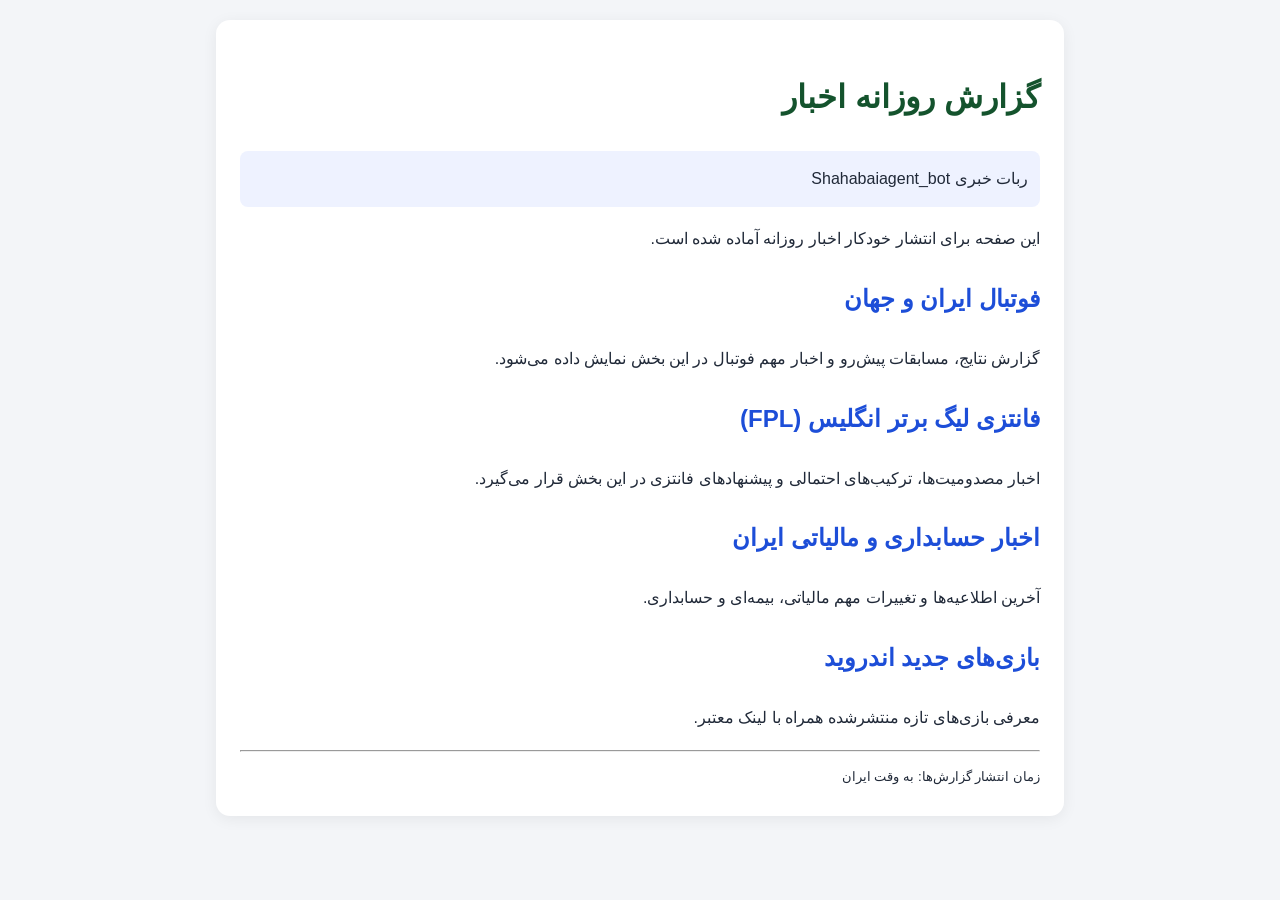
==== index.html @ ea403326 "Add initial HTML structure for news report page" ====
<!DOCTYPE html>
<html lang="fa" dir="rtl">
<head>
  <meta charset="UTF-8">
  <meta name="viewport" content="width=device-width, initial-scale=1.0">
  <title>اخبار روزانه شاهبایی</title>
  <style>
    body {
      font-family: Tahoma, Arial, sans-serif;
      background: #f3f5f8;
      color: #202938;
      margin: 0;
      padding: 20px;
      line-height: 2;
    }
    main {
      max-width: 800px;
      margin: auto;
      background: white;
      padding: 24px;
      border-radius: 14px;
      box-shadow: 0 3px 15px #00000010;
    }
    h1 { color: #14532d; }
    h2 { color: #1d4ed8; }
    .info {
      background: #eef2ff;
      padding: 12px;
      border-radius: 8px;
    }
  </style>
</head>
<body>
  <main>
    <h1>گزارش روزانه اخبار</h1>
    <p class="info">ربات خبری Shahabaiagent_bot</p>
    <p>این صفحه برای انتشار خودکار اخبار روزانه آماده شده است.</p>
    <h2>فوتبال ایران و جهان</h2>
    <p>گزارش نتایج، مسابقات پیش‌رو و اخبار مهم فوتبال در این بخش نمایش داده می‌شود.</p>
    <h2>فانتزی لیگ برتر انگلیس (FPL)</h2>
    <p>اخبار مصدومیت‌ها، ترکیب‌های احتمالی و پیشنهادهای فانتزی در این بخش قرار می‌گیرد.</p>
    <h2>اخبار حسابداری و مالیاتی ایران</h2>
    <p>آخرین اطلاعیه‌ها و تغییرات مهم مالیاتی، بیمه‌ای و حسابداری.</p>
    <h2>بازی‌های جدید اندروید</h2>
    <p>معرفی بازی‌های تازه منتشرشده همراه با لینک معتبر.</p>
    <hr>
    <small>زمان انتشار گزارش‌ها: به وقت ایران</small>
  </main>
</body>
</html>
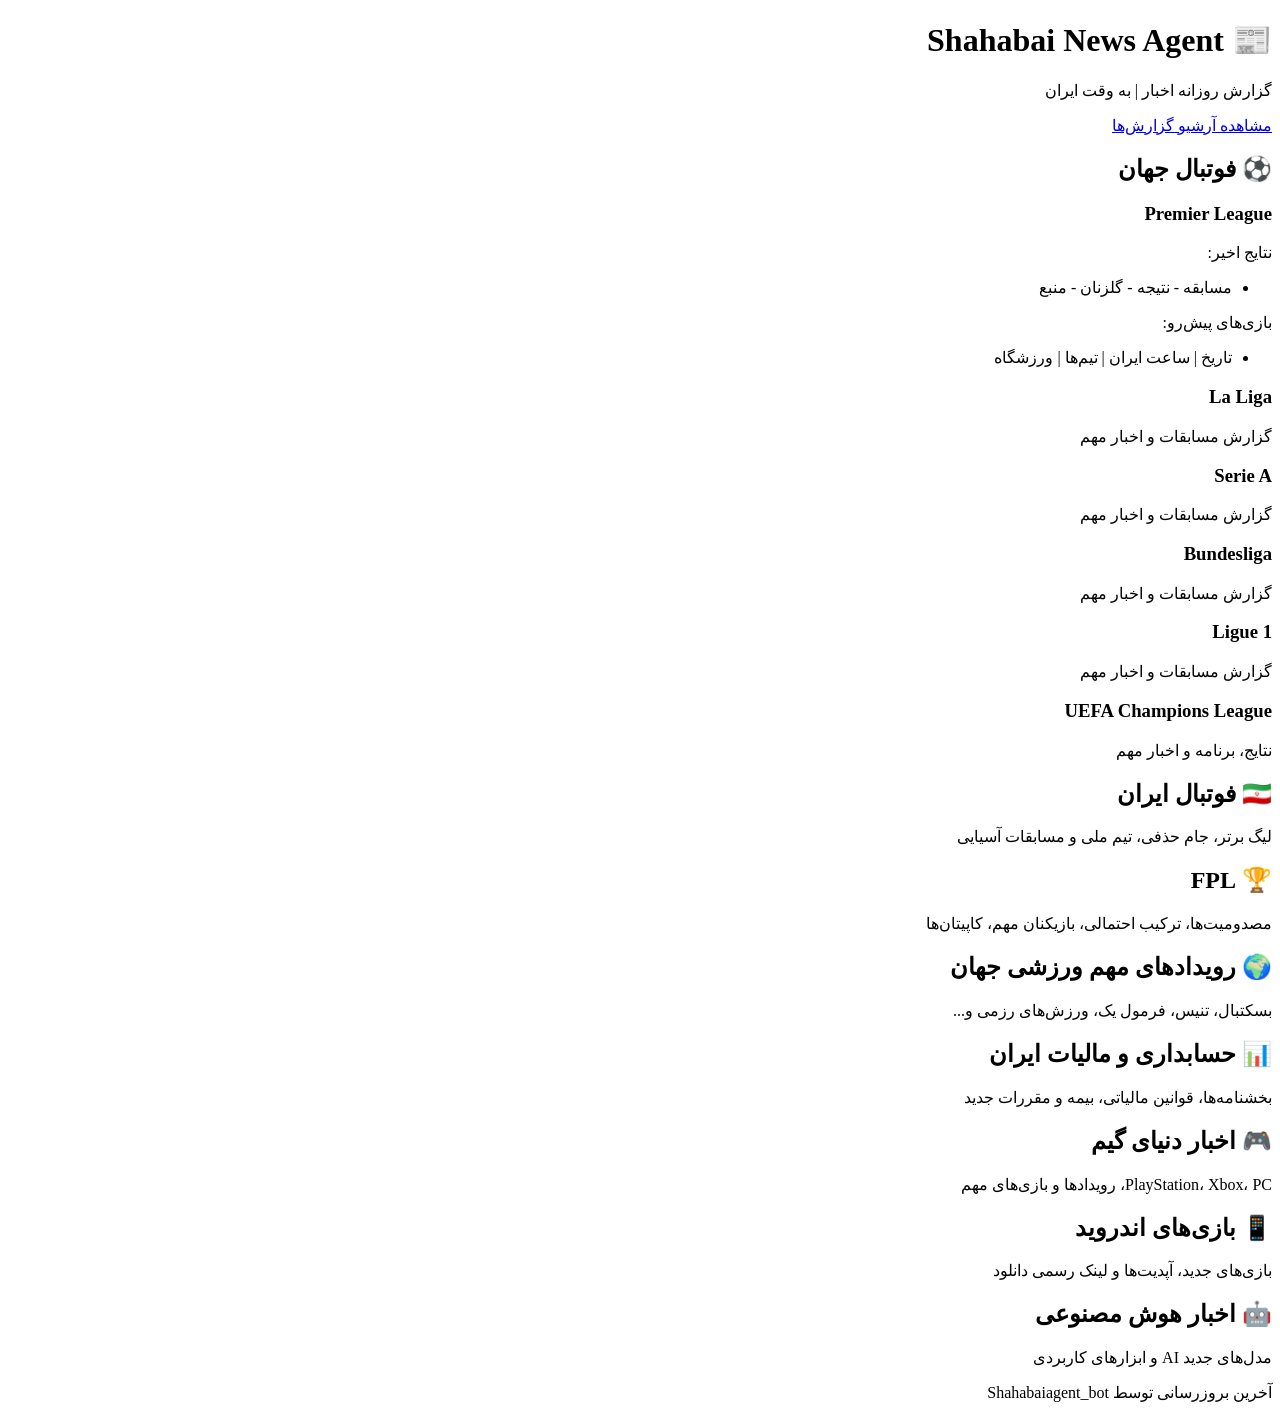
==== commit b6345e6d: "Revise index.html for Shahabai News Agent" ====
--- a/index.html
+++ b/index.html
@@ -1,51 +1,143 @@
-
 <!DOCTYPE html>
 <html lang="fa" dir="rtl">
 <head>
-  <meta charset="UTF-8">
-  <meta name="viewport" content="width=device-width, initial-scale=1.0">
-  <title>اخبار روزانه شاهبایی</title>
-  <style>
-    body {
-      font-family: Tahoma, Arial, sans-serif;
-      background: #f3f5f8;
-      color: #202938;
-      margin: 0;
-      padding: 20px;
-      line-height: 2;
-    }
-    main {
-      max-width: 800px;
-      margin: auto;
-      background: white;
-      padding: 24px;
-      border-radius: 14px;
-      box-shadow: 0 3px 15px #00000010;
-    }
-    h1 { color: #14532d; }
-    h2 { color: #1d4ed8; }
-    .info {
-      background: #eef2ff;
-      padding: 12px;
-      border-radius: 8px;
-    }
-  </style>
+<meta charset="UTF-8">
+<meta name="viewport" content="width=device-width, initial-scale=1.0">
+<title>Shahabai News Agent</title>
+<link rel="stylesheet" href="assets/style.css">
 </head>
+
 <body>
-  <main>
-    <h1>گزارش روزانه اخبار</h1>
-    <p class="info">ربات خبری Shahabaiagent_bot</p>
-    <p>این صفحه برای انتشار خودکار اخبار روزانه آماده شده است.</p>
-    <h2>فوتبال ایران و جهان</h2>
-    <p>گزارش نتایج، مسابقات پیش‌رو و اخبار مهم فوتبال در این بخش نمایش داده می‌شود.</p>
-    <h2>فانتزی لیگ برتر انگلیس (FPL)</h2>
-    <p>اخبار مصدومیت‌ها، ترکیب‌های احتمالی و پیشنهادهای فانتزی در این بخش قرار می‌گیرد.</p>
-    <h2>اخبار حسابداری و مالیاتی ایران</h2>
-    <p>آخرین اطلاعیه‌ها و تغییرات مهم مالیاتی، بیمه‌ای و حسابداری.</p>
-    <h2>بازی‌های جدید اندروید</h2>
-    <p>معرفی بازی‌های تازه منتشرشده همراه با لینک معتبر.</p>
-    <hr>
-    <small>زمان انتشار گزارش‌ها: به وقت ایران</small>
-  </main>
+
+<div class="container">
+
+<header>
+<h1>📰 Shahabai News Agent</h1>
+<p>گزارش روزانه اخبار | به وقت ایران</p>
+</header>
+
+<a class="archive-btn" href="archive.html">
+مشاهده آرشیو گزارش‌ها
+</a>
+
+<section>
+<h2>⚽ فوتبال جهان</h2>
+<div class="card">
+<h3>Premier League</h3>
+<p>نتایج اخیر:</p>
+<ul>
+<li>مسابقه - نتیجه - گلزنان - منبع</li>
+</ul>
+
+<p>بازی‌های پیش‌رو:</p>
+<ul>
+<li>تاریخ | ساعت ایران | تیم‌ها | ورزشگاه</li>
+</ul>
+</div>
+
+<div class="card">
+<h3>La Liga</h3>
+<p>گزارش مسابقات و اخبار مهم</p>
+</div>
+
+<div class="card">
+<h3>Serie A</h3>
+<p>گزارش مسابقات و اخبار مهم</p>
+</div>
+
+<div class="card">
+<h3>Bundesliga</h3>
+<p>گزارش مسابقات و اخبار مهم</p>
+</div>
+
+<div class="card">
+<h3>Ligue 1</h3>
+<p>گزارش مسابقات و اخبار مهم</p>
+</div>
+
+<div class="card">
+<h3>UEFA Champions League</h3>
+<p>نتایج، برنامه و اخبار مهم</p>
+</div>
+
+</section>
+
+
+<section>
+<h2>🇮🇷 فوتبال ایران</h2>
+<div class="card">
+<p>
+لیگ برتر، جام حذفی، تیم ملی و مسابقات آسیایی
+</p>
+</div>
+</section>
+
+
+<section>
+<h2>🏆 FPL</h2>
+<div class="card">
+<p>
+مصدومیت‌ها، ترکیب احتمالی، بازیکنان مهم، کاپیتان‌ها
+</p>
+</div>
+</section>
+
+
+<section>
+<h2>🌍 رویدادهای مهم ورزشی جهان</h2>
+<div class="card">
+<p>
+بسکتبال، تنیس، فرمول یک، ورزش‌های رزمی و...
+</p>
+</div>
+</section>
+
+
+<section>
+<h2>📊 حسابداری و مالیات ایران</h2>
+<div class="card">
+<p>
+بخشنامه‌ها، قوانین مالیاتی، بیمه و مقررات جدید
+</p>
+</div>
+</section>
+
+
+<section>
+<h2>🎮 اخبار دنیای گیم</h2>
+<div class="card">
+<p>
+PlayStation، Xbox، PC، رویدادها و بازی‌های مهم
+</p>
+</div>
+</section>
+
+
+<section>
+<h2>📱 بازی‌های اندروید</h2>
+<div class="card">
+<p>
+بازی‌های جدید، آپدیت‌ها و لینک رسمی دانلود
+</p>
+</div>
+</section>
+
+
+<section>
+<h2>🤖 اخبار هوش مصنوعی</h2>
+<div class="card">
+<p>
+مدل‌های جدید AI و ابزارهای کاربردی
+</p>
+</div>
+</section>
+
+
+<footer>
+آخرین بروزرسانی توسط Shahabaiagent_bot
+</footer>
+
+</div>
+
 </body>
 </html>
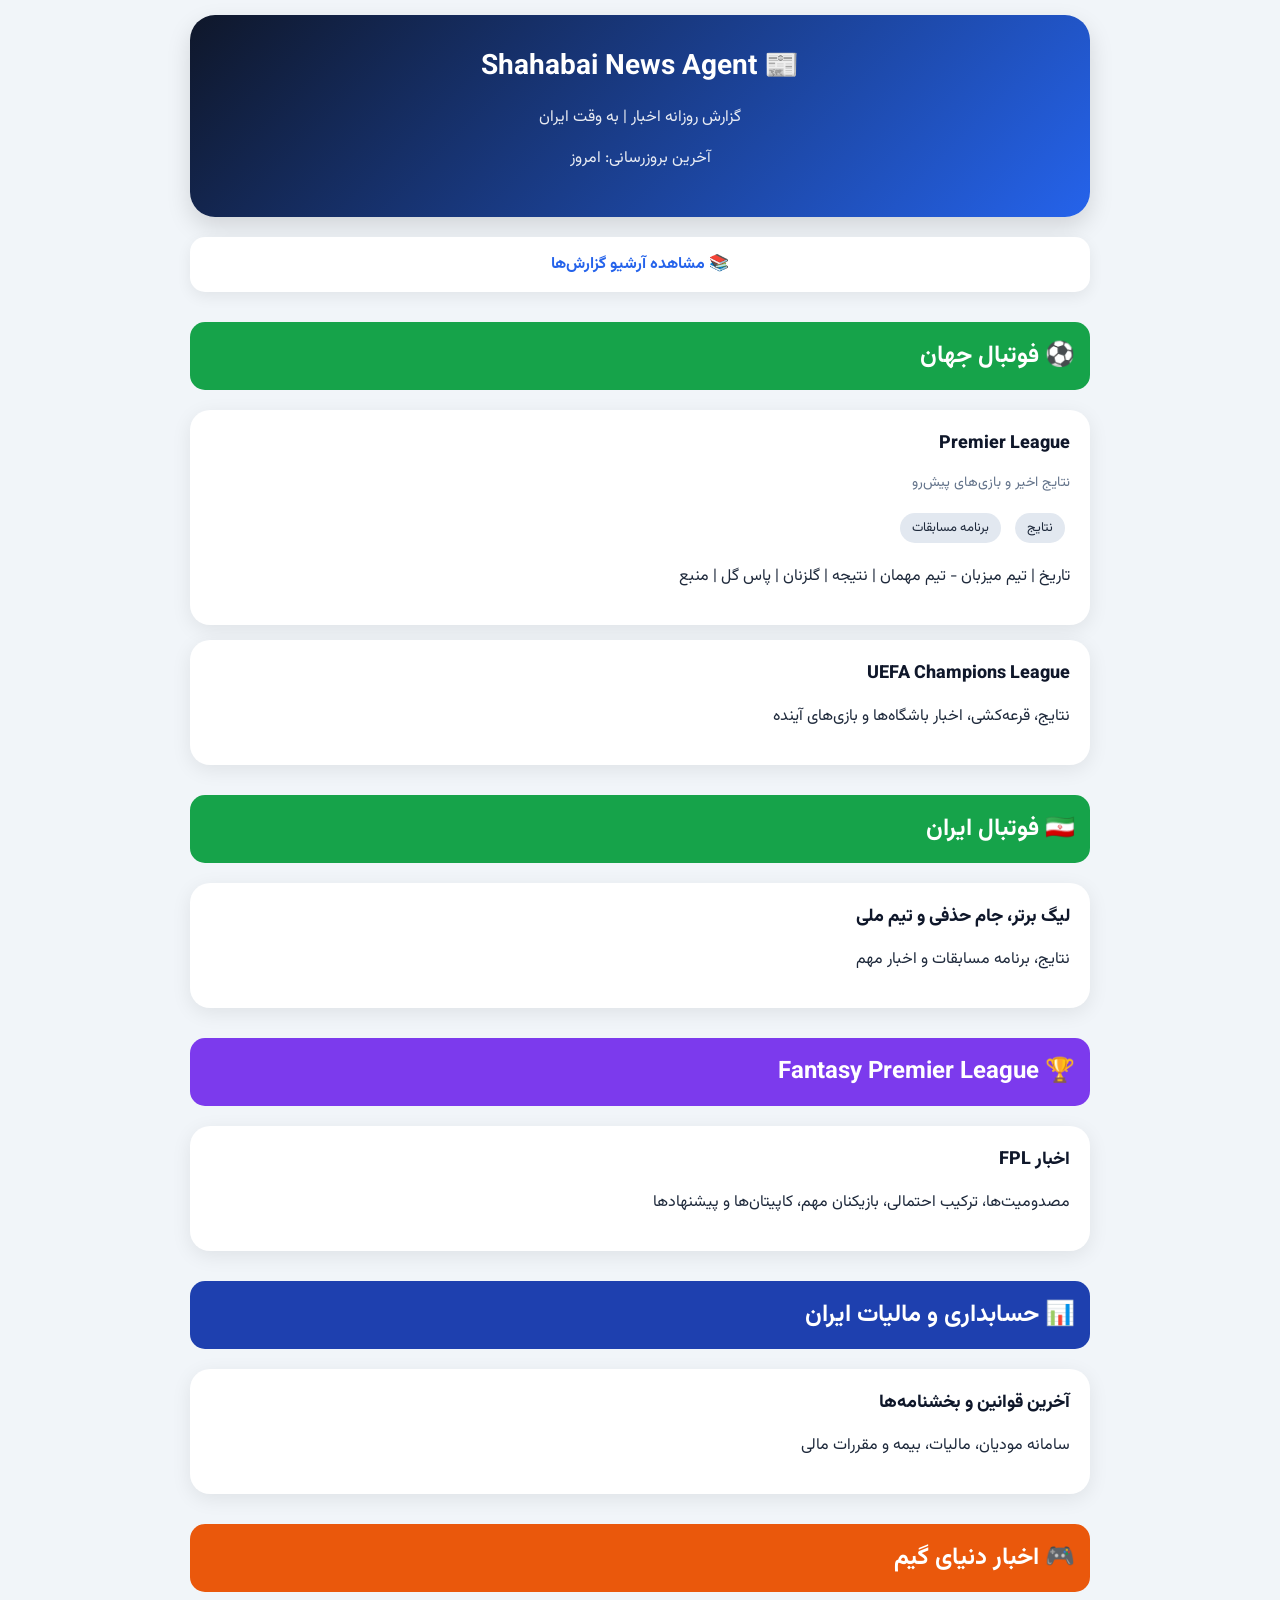
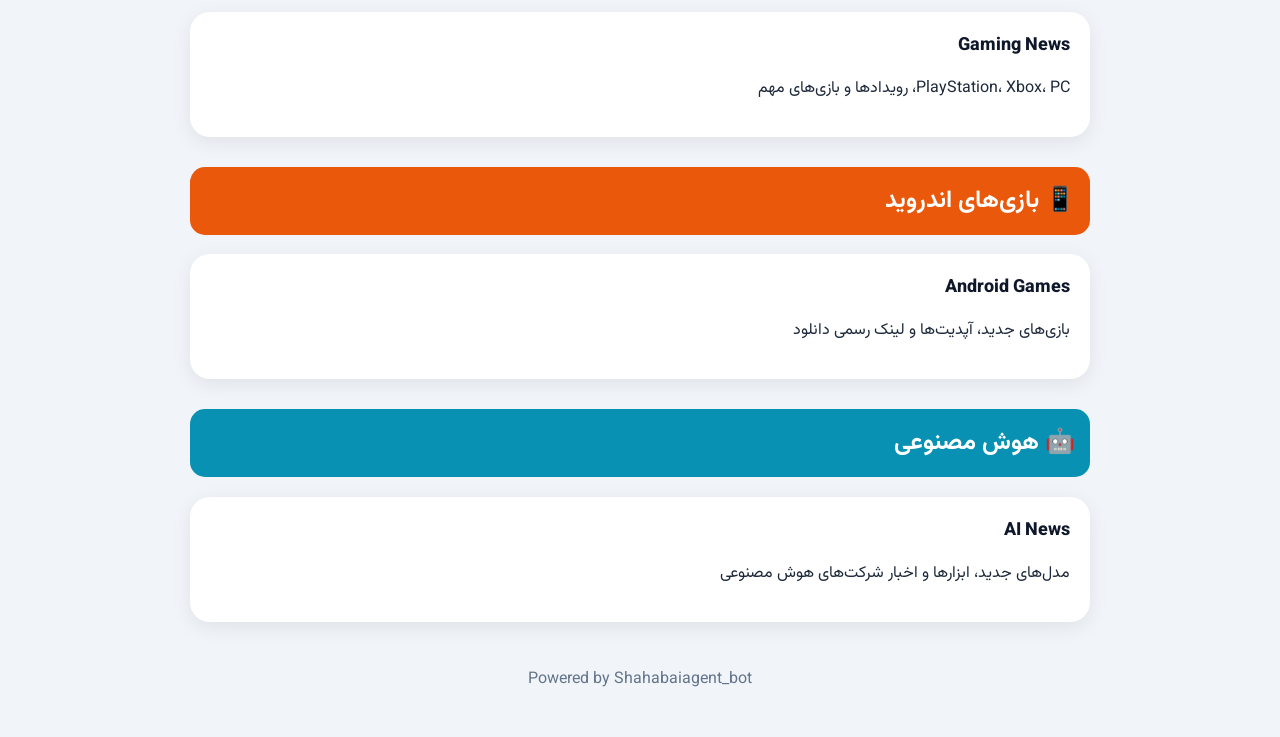
==== commit 41c2e36d: "Update text and formatting in index.html" ====
--- a/index.html
+++ b/index.html
@@ -1,143 +1,236 @@
 <!DOCTYPE html>
 <html lang="fa" dir="rtl">
+
 <head>
+
 <meta charset="UTF-8">
 <meta name="viewport" content="width=device-width, initial-scale=1.0">
+
 <title>Shahabai News Agent</title>
+
 <link rel="stylesheet" href="assets/style.css">
+
 </head>
 
+
 <body>
 
 <div class="container">
 
+
 <header>
+
 <h1>📰 Shahabai News Agent</h1>
-<p>گزارش روزانه اخبار | به وقت ایران</p>
+
+<p>
+گزارش روزانه اخبار | به وقت ایران
+</p>
+
+<p>
+آخرین بروزرسانی: امروز
+</p>
+
 </header>
 
+
+
 <a class="archive-btn" href="archive.html">
-مشاهده آرشیو گزارش‌ها
+📚 مشاهده آرشیو گزارش‌ها
 </a>
 
-<section>
-<h2>⚽ فوتبال جهان</h2>
-<div class="card">
-<h3>Premier League</h3>
-<p>نتایج اخیر:</p>
-<ul>
-<li>مسابقه - نتیجه - گلزنان - منبع</li>
-</ul>
-
-<p>بازی‌های پیش‌رو:</p>
-<ul>
-<li>تاریخ | ساعت ایران | تیم‌ها | ورزشگاه</li>
-</ul>
-</div>
-
-<div class="card">
-<h3>La Liga</h3>
-<p>گزارش مسابقات و اخبار مهم</p>
-</div>
-
-<div class="card">
-<h3>Serie A</h3>
-<p>گزارش مسابقات و اخبار مهم</p>
-</div>
-
-<div class="card">
-<h3>Bundesliga</h3>
-<p>گزارش مسابقات و اخبار مهم</p>
-</div>
-
-<div class="card">
-<h3>Ligue 1</h3>
-<p>گزارش مسابقات و اخبار مهم</p>
-</div>
-
-<div class="card">
-<h3>UEFA Champions League</h3>
-<p>نتایج، برنامه و اخبار مهم</p>
-</div>
-
-</section>
-
-
-<section>
-<h2>🇮🇷 فوتبال ایران</h2>
-<div class="card">
-<p>
-لیگ برتر، جام حذفی، تیم ملی و مسابقات آسیایی
-</p>
-</div>
-</section>
-
-
-<section>
-<h2>🏆 FPL</h2>
-<div class="card">
-<p>
-مصدومیت‌ها، ترکیب احتمالی، بازیکنان مهم، کاپیتان‌ها
-</p>
-</div>
-</section>
-
-
-<section>
-<h2>🌍 رویدادهای مهم ورزشی جهان</h2>
-<div class="card">
-<p>
-بسکتبال، تنیس، فرمول یک، ورزش‌های رزمی و...
-</p>
-</div>
-</section>
-
-
-<section>
-<h2>📊 حسابداری و مالیات ایران</h2>
-<div class="card">
-<p>
-بخشنامه‌ها، قوانین مالیاتی، بیمه و مقررات جدید
-</p>
-</div>
-</section>
-
-
-<section>
-<h2>🎮 اخبار دنیای گیم</h2>
-<div class="card">
+
+
+
+<h2 class="section-title football">
+⚽ فوتبال جهان
+</h2>
+
+
+<div class="card">
+
+<div class="news-title">
+Premier League
+</div>
+
+<p class="meta">
+نتایج اخیر و بازی‌های پیش‌رو
+</p>
+
+
+<div class="tag">
+نتایج
+</div>
+
+<div class="tag">
+برنامه مسابقات
+</div>
+
+
+<p>
+تاریخ | تیم میزبان - تیم مهمان | نتیجه | گلزنان | پاس گل | منبع
+</p>
+
+
+</div>
+
+
+
+<div class="card">
+
+<div class="news-title">
+UEFA Champions League
+</div>
+
+<p>
+نتایج، قرعه‌کشی، اخبار باشگاه‌ها و بازی‌های آینده
+</p>
+
+</div>
+
+
+
+
+
+
+<h2 class="section-title football">
+🇮🇷 فوتبال ایران
+</h2>
+
+
+<div class="card">
+
+<div class="news-title">
+لیگ برتر، جام حذفی و تیم ملی
+</div>
+
+<p>
+نتایج، برنامه مسابقات و اخبار مهم
+</p>
+
+</div>
+
+
+
+
+
+
+<h2 class="section-title fpl">
+🏆 Fantasy Premier League
+</h2>
+
+
+<div class="card">
+
+<div class="news-title">
+اخبار FPL
+</div>
+
+<p>
+مصدومیت‌ها، ترکیب احتمالی، بازیکنان مهم، کاپیتان‌ها و پیشنهادها
+</p>
+
+</div>
+
+
+
+
+
+
+<h2 class="section-title finance">
+📊 حسابداری و مالیات ایران
+</h2>
+
+
+<div class="card">
+
+<div class="news-title">
+آخرین قوانین و بخشنامه‌ها
+</div>
+
+<p>
+سامانه مودیان، مالیات، بیمه و مقررات مالی
+</p>
+
+</div>
+
+
+
+
+
+
+<h2 class="section-title game">
+🎮 اخبار دنیای گیم
+</h2>
+
+
+<div class="card">
+
+<div class="news-title">
+Gaming News
+</div>
+
 <p>
 PlayStation، Xbox، PC، رویدادها و بازی‌های مهم
 </p>
-</div>
-</section>
-
-
-<section>
-<h2>📱 بازی‌های اندروید</h2>
-<div class="card">
+
+</div>
+
+
+
+
+
+
+<h2 class="section-title game">
+📱 بازی‌های اندروید
+</h2>
+
+
+<div class="card">
+
+<div class="news-title">
+Android Games
+</div>
+
 <p>
 بازی‌های جدید، آپدیت‌ها و لینک رسمی دانلود
 </p>
-</div>
-</section>
-
-
-<section>
-<h2>🤖 اخبار هوش مصنوعی</h2>
-<div class="card">
-<p>
-مدل‌های جدید AI و ابزارهای کاربردی
-</p>
-</div>
-</section>
+
+</div>
+
+
+
+
+
+
+<h2 class="section-title ai">
+🤖 هوش مصنوعی
+</h2>
+
+
+<div class="card">
+
+<div class="news-title">
+AI News
+</div>
+
+<p>
+مدل‌های جدید، ابزارها و اخبار شرکت‌های هوش مصنوعی
+</p>
+
+</div>
+
+
 
 
 <footer>
-آخرین بروزرسانی توسط Shahabaiagent_bot
+
+Powered by Shahabaiagent_bot
+
 </footer>
 
+
 </div>
 
 </body>
+
 </html>
--- a/assets/style.css
+++ b/assets/style.css
@@ -0,0 +1,165 @@
+@import url('https://fonts.googleapis.com/css2?family=Vazirmatn:wght@300;400;500;700;800&display=swap');
+
+* {
+    box-sizing: border-box;
+}
+
+body {
+    margin: 0;
+    padding: 15px;
+    font-family: Vazirmatn, Tahoma, sans-serif;
+    background: #f1f5f9;
+    color: #1e293b;
+}
+
+.container {
+    max-width: 900px;
+    margin: auto;
+}
+
+
+header {
+    background: linear-gradient(135deg,#0f172a,#2563eb);
+    color:white;
+    padding:30px 20px;
+    border-radius:25px;
+    text-align:center;
+    box-shadow:0 10px 25px #0002;
+}
+
+header h1 {
+    margin:0;
+    font-size:28px;
+}
+
+header p {
+    opacity:.9;
+}
+
+
+.archive-btn {
+    display:block;
+    background:white;
+    color:#2563eb;
+    padding:15px;
+    text-align:center;
+    border-radius:15px;
+    margin:20px 0;
+    text-decoration:none;
+    font-weight:700;
+    box-shadow:0 5px 15px #0001;
+}
+
+
+.section-title {
+
+    padding:15px;
+    border-radius:15px;
+    color:white;
+    margin-top:30px;
+}
+
+
+.football {
+    background:#16a34a;
+}
+
+.fpl {
+    background:#7c3aed;
+}
+
+.finance {
+    background:#1e40af;
+}
+
+.game {
+    background:#ea580c;
+}
+
+.ai {
+    background:#0891b2;
+}
+
+
+.card {
+
+    background:white;
+    border-radius:20px;
+    padding:20px;
+    margin:15px 0;
+    box-shadow:
+    0 5px 20px rgba(0,0,0,.08);
+
+}
+
+
+.news-title {
+
+    font-size:18px;
+    font-weight:800;
+    color:#0f172a;
+
+}
+
+
+.meta {
+
+    color:#64748b;
+    font-size:14px;
+
+}
+
+
+.tag {
+
+    display:inline-block;
+    padding:5px 12px;
+    background:#e2e8f0;
+    border-radius:20px;
+    font-size:13px;
+    margin:5px;
+
+}
+
+
+img {
+
+width:100%;
+border-radius:15px;
+margin-bottom:15px;
+
+}
+
+
+a {
+
+color:#2563eb;
+text-decoration:none;
+
+}
+
+
+footer {
+
+text-align:center;
+padding:30px;
+color:#64748b;
+
+}
+
+
+@media(max-width:600px){
+
+body{
+padding:10px;
+}
+
+header h1{
+font-size:22px;
+}
+
+.card{
+padding:15px;
+}
+
+}
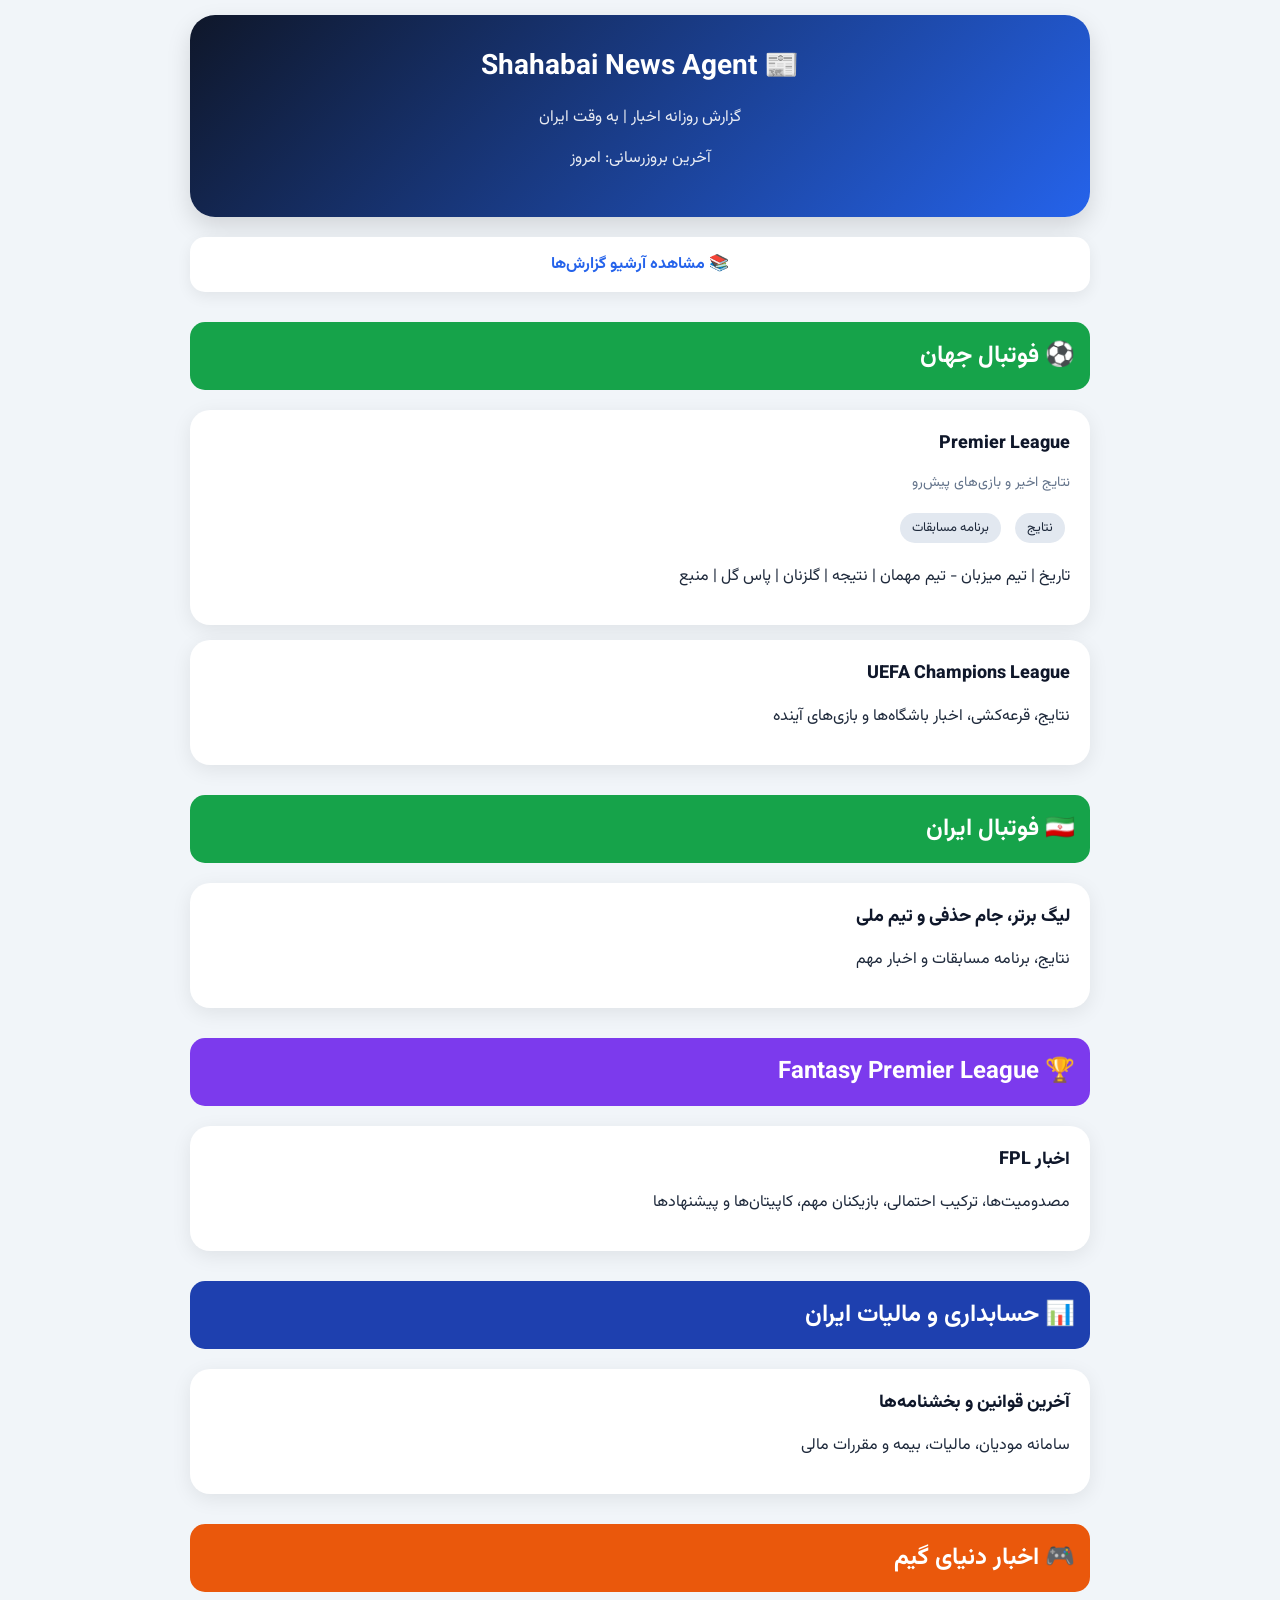
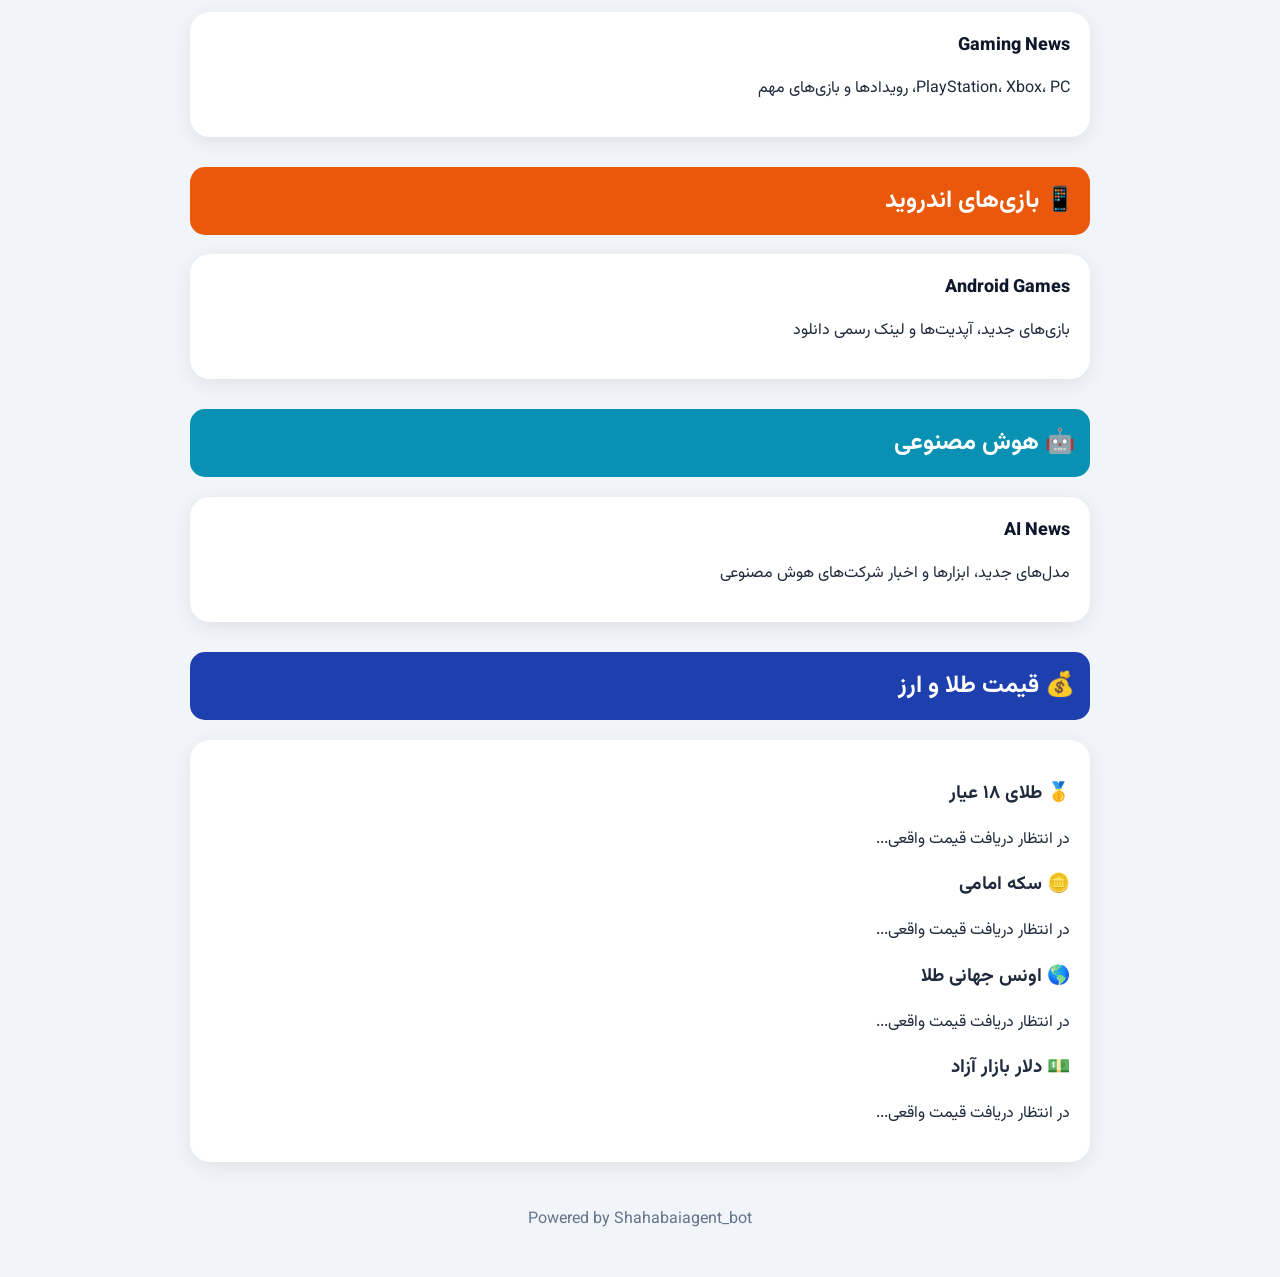
==== commit 4c4f9bc9: "Add price section for gold and currency rates" ====
--- a/index.html
+++ b/index.html
@@ -219,7 +219,61 @@
 
 </div>
 
-
+<h2 class="section-title finance">
+💰 قیمت طلا و ارز
+</h2>
+
+
+<div class="card price-card">
+
+<div class="price-item">
+
+<h3>🥇 طلای ۱۸ عیار</h3>
+
+<p id="gold18">
+در انتظار دریافت قیمت واقعی...
+</p>
+
+</div>
+
+
+
+<div class="price-item">
+
+<h3>🪙 سکه امامی</h3>
+
+<p id="emami">
+در انتظار دریافت قیمت واقعی...
+</p>
+
+</div>
+
+
+
+<div class="price-item">
+
+<h3>🌎 اونس جهانی طلا</h3>
+
+<p id="ounce">
+در انتظار دریافت قیمت واقعی...
+</p>
+
+</div>
+
+
+
+<div class="price-item">
+
+<h3>💵 دلار بازار آزاد</h3>
+
+<p id="usd">
+در انتظار دریافت قیمت واقعی...
+</p>
+
+</div>
+
+
+</div>
 
 
 <footer>
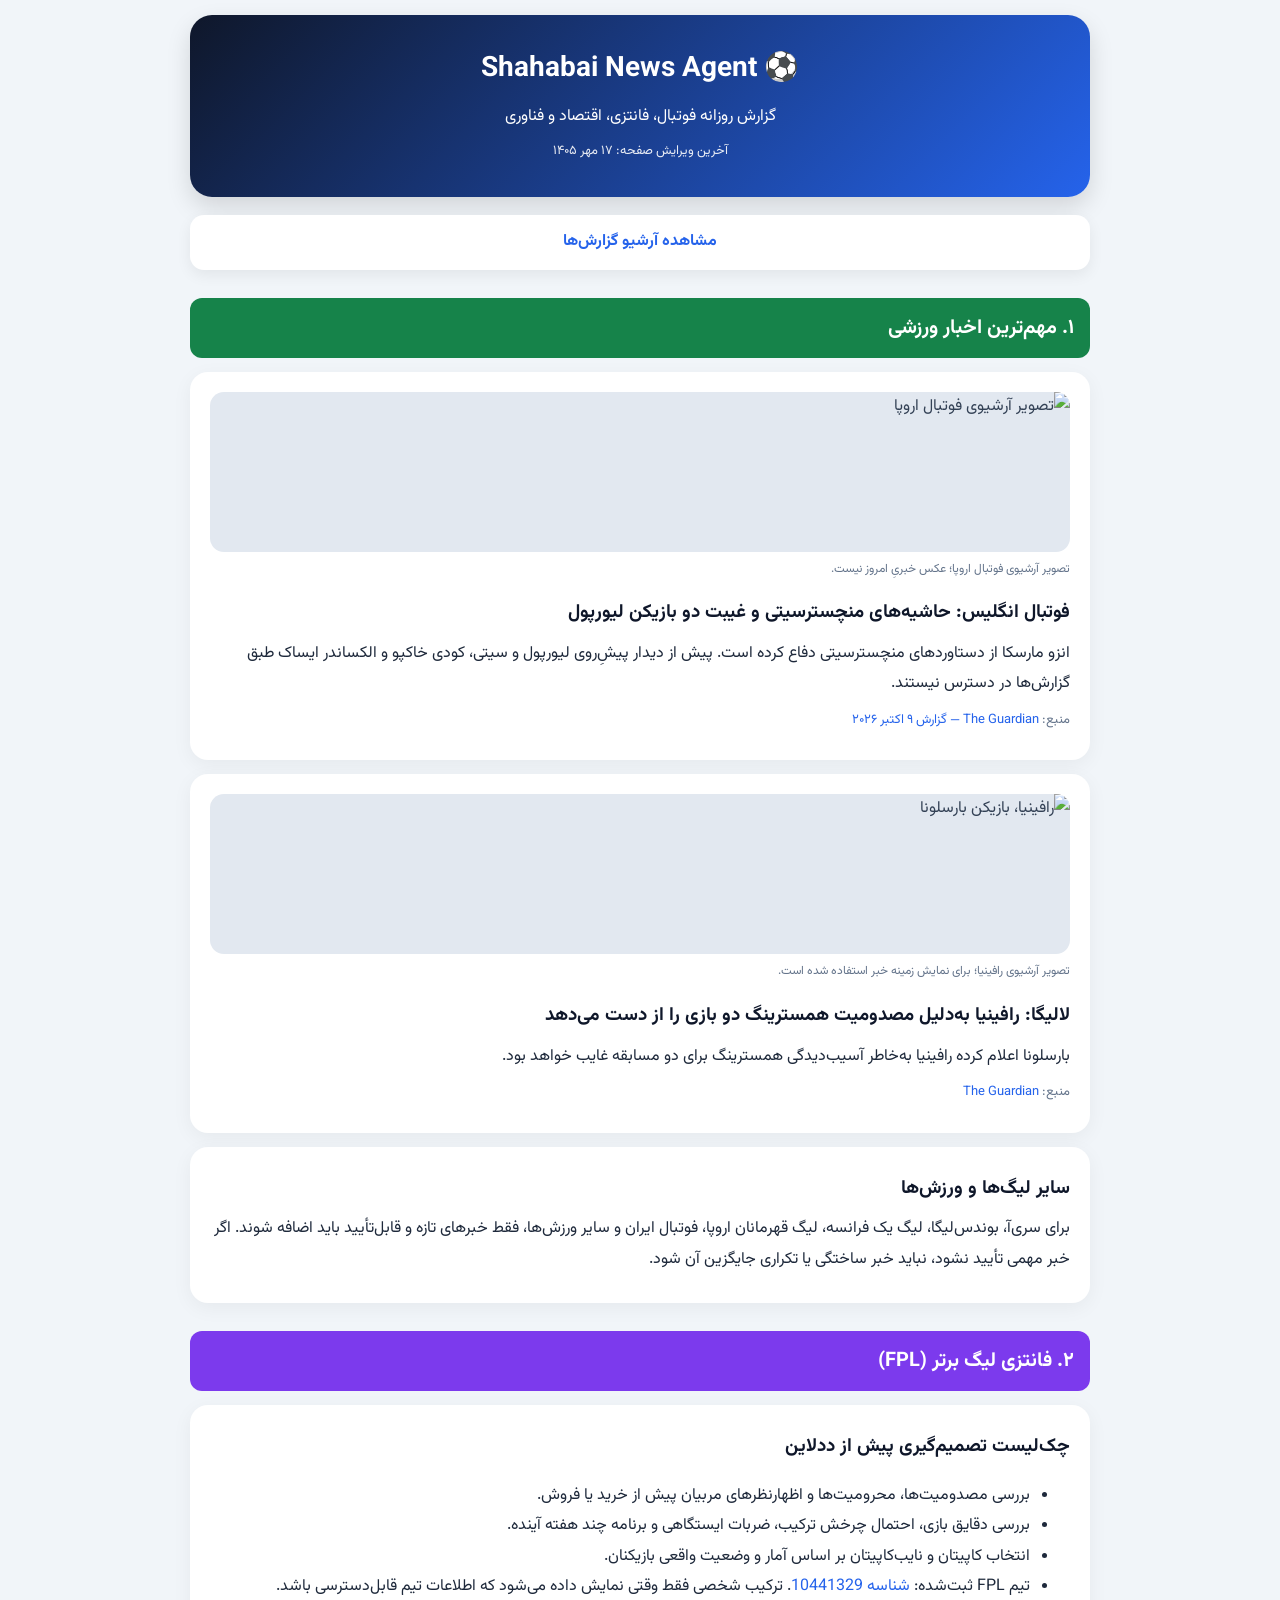
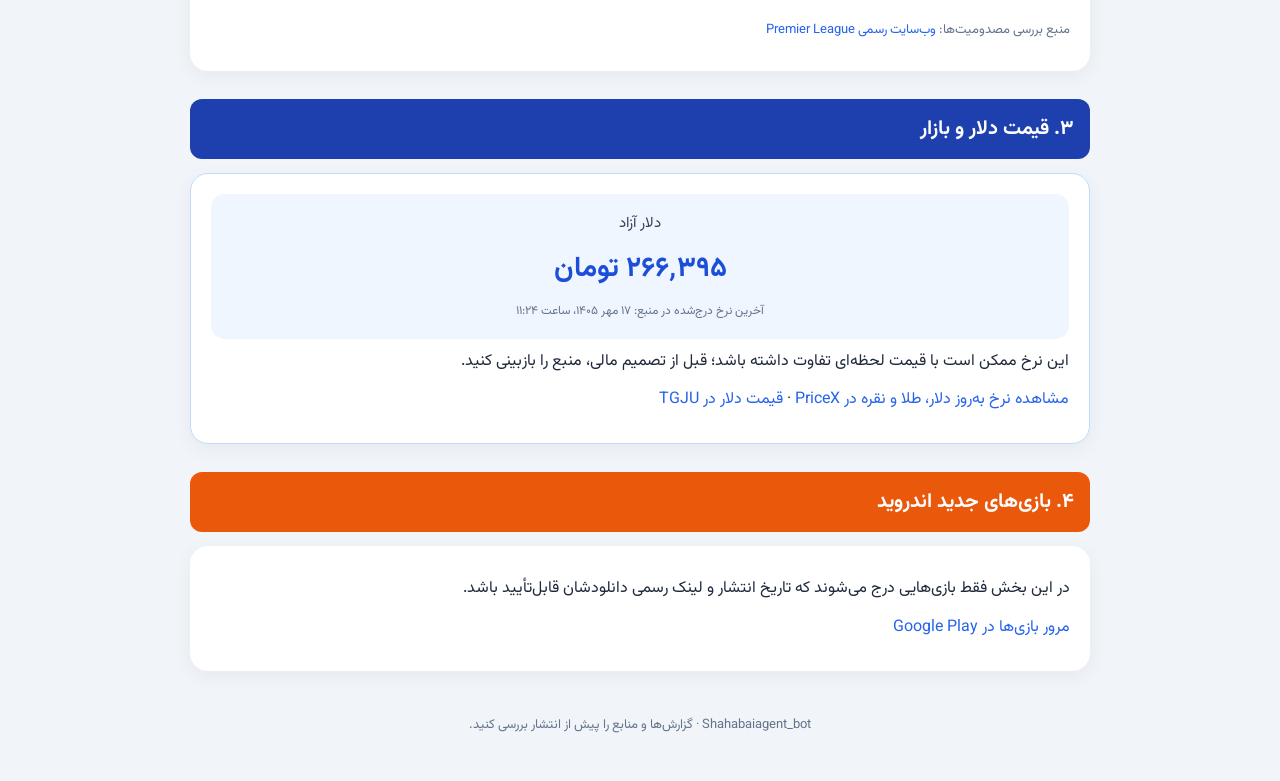
==== commit a9c5ccfd: "Fix homepage news order, show images, FPL and dollar price" ====
--- a/index.html
+++ b/index.html
@@ -1,290 +1,74 @@
 <!DOCTYPE html>
 <html lang="fa" dir="rtl">
+<head>
+<meta charset="UTF-8">
+<meta name="viewport" content="width=device-width, initial-scale=1">
+<title>Shahabai News Agent | گزارش روزانه</title>
+<link rel="stylesheet" href="assets/style.css">
+</head>
+<body>
+<div class="container">
+<header>
+<h1>⚽ Shahabai News Agent</h1>
+<p>گزارش روزانه فوتبال، فانتزی، اقتصاد و فناوری</p>
+<p class="updated">آخرین ویرایش صفحه: ۱۷ مهر ۱۴۰۵</p>
+</header>
+<a class="archive-btn" href="archive.html">مشاهده آرشیو گزارش‌ها</a>
 
-<head>
-
-<meta charset="UTF-8">
-<meta name="viewport" content="width=device-width, initial-scale=1.0">
-
-<title>Shahabai News Agent</title>
-
-<link rel="stylesheet" href="assets/style.css">
-
-</head>
-
-
-<body>
-
-<div class="container">
-
-
-<header>
-
-<h1>📰 Shahabai News Agent</h1>
-
-<p>
-گزارش روزانه اخبار | به وقت ایران
-</p>
-
-<p>
-آخرین بروزرسانی: امروز
-</p>
-
-</header>
-
-
-
-<a class="archive-btn" href="archive.html">
-📚 مشاهده آرشیو گزارش‌ها
-</a>
-
-
-
-
-<h2 class="section-title football">
-⚽ فوتبال جهان
-</h2>
-
-
+<h2 class="section-title football">۱. مهم‌ترین اخبار ورزشی</h2>
+<article class="card">
+<figure class="news-image">
+<img src="https://static.srpcdigital.com/2023-11/388304.jpeg" alt="تصویر آرشیوی فوتبال اروپا" loading="eager">
+<figcaption>تصویر آرشیوی فوتبال اروپا؛ عکس خبریِ امروز نیست.</figcaption>
+</figure>
+<h3>فوتبال انگلیس: حاشیه‌های منچسترسیتی و غیبت دو بازیکن لیورپول</h3>
+<p>انزو مارسکا از دستاوردهای منچسترسیتی دفاع کرده است. پیش از دیدار پیشِ‌روی لیورپول و سیتی، کودی خاکپو و الکساندر ایساک طبق گزارش‌ها در دسترس نیستند.</p>
+<p class="meta">منبع: <a href="https://www.theguardian.com/football/live/2026/oct/09/premier-league-resumes-manchester-city-in-spotlight-football-news-live" target="_blank" rel="noopener">The Guardian — گزارش ۹ اکتبر ۲۰۲۶</a></p>
+</article>
+<article class="card">
+<figure class="news-image">
+<img src="https://static-live.nmas.com.mx/nmas-news/styles/corte_16_9/cloud-storage/2026-03/Barcelona%20Confirma%20Lesio%CC%81n%20de%20Raphinha%20en%20Fecha%20FIFA%3B%20%C2%BFCuanto%20Tiempo%20Estara%CC%81%20Sin%20Jugar_.jpg" alt="رافینیا، بازیکن بارسلونا" loading="eager">
+<figcaption>تصویر آرشیوی رافینیا؛ برای نمایش زمینه خبر استفاده شده است.</figcaption>
+</figure>
+<h3>لالیگا: رافینیا به‌دلیل مصدومیت همسترینگ دو بازی را از دست می‌دهد</h3>
+<p>بارسلونا اعلام کرده رافینیا به‌خاطر آسیب‌دیدگی همسترینگ برای دو مسابقه غایب خواهد بود.</p>
+<p class="meta">منبع: <a href="https://www.theguardian.com/football/live/2026/oct/09/premier-league-resumes-manchester-city-in-spotlight-football-news-live" target="_blank" rel="noopener">The Guardian</a></p>
+</article>
 <div class="card">
-
-<div class="news-title">
-Premier League
+<h3>سایر لیگ‌ها و ورزش‌ها</h3>
+<p>برای سری‌آ، بوندس‌لیگا، لیگ یک فرانسه، لیگ قهرمانان اروپا، فوتبال ایران و سایر ورزش‌ها، فقط خبرهای تازه و قابل‌تأیید باید اضافه شوند. اگر خبر مهمی تأیید نشود، نباید خبر ساختگی یا تکراری جایگزین آن شود.</p>
 </div>
 
-<p class="meta">
-نتایج اخیر و بازی‌های پیش‌رو
-</p>
-
-
-<div class="tag">
-نتایج
+<h2 class="section-title fpl">۲. فانتزی لیگ برتر (FPL)</h2>
+<div class="card">
+<h3>چک‌لیست تصمیم‌گیری پیش از ددلاین</h3>
+<ul>
+<li>بررسی مصدومیت‌ها، محرومیت‌ها و اظهارنظرهای مربیان پیش از خرید یا فروش.</li>
+<li>بررسی دقایق بازی، احتمال چرخش ترکیب، ضربات ایستگاهی و برنامه چند هفته آینده.</li>
+<li>انتخاب کاپیتان و نایب‌کاپیتان بر اساس آمار و وضعیت واقعی بازیکنان.</li>
+<li>تیم FPL ثبت‌شده: <a href="https://fantasy.premierleague.com/entry/10441329/event/1" target="_blank" rel="noopener">شناسه 10441329</a>. ترکیب شخصی فقط وقتی نمایش داده می‌شود که اطلاعات تیم قابل‌دسترسی باشد.</li>
+</ul>
+<p class="meta">منبع بررسی مصدومیت‌ها: <a href="https://www.premierleague.com/en/news" target="_blank" rel="noopener">وب‌سایت رسمی Premier League</a></p>
 </div>
 
-<div class="tag">
-برنامه مسابقات
+<h2 class="section-title finance">۳. قیمت دلار و بازار</h2>
+<div class="card price-card">
+<div class="price-highlight">
+<span>دلار آزاد</span>
+<strong>۲۶۶٬۳۹۵ تومان</strong>
+<small>آخرین نرخ درج‌شده در منبع: ۱۷ مهر ۱۴۰۵، ساعت ۱۱:۲۴</small>
+</div>
+<p>این نرخ ممکن است با قیمت لحظه‌ای تفاوت داشته باشد؛ قبل از تصمیم مالی، منبع را بازبینی کنید.</p>
+<p><a href="https://pricex.ir/" target="_blank" rel="noopener">مشاهده نرخ به‌روز دلار، طلا و نقره در PriceX</a> · <a href="https://www.tgju.org/قیمت-دلار" target="_blank" rel="noopener">قیمت دلار در TGJU</a></p>
 </div>
 
-
-<p>
-تاریخ | تیم میزبان - تیم مهمان | نتیجه | گلزنان | پاس گل | منبع
-</p>
-
-
+<h2 class="section-title game">۴. بازی‌های جدید اندروید</h2>
+<div class="card">
+<p>در این بخش فقط بازی‌هایی درج می‌شوند که تاریخ انتشار و لینک رسمی دانلودشان قابل‌تأیید باشد.</p>
+<p><a href="https://play.google.com/store/games" target="_blank" rel="noopener">مرور بازی‌ها در Google Play</a></p>
 </div>
 
-
-
-<div class="card">
-
-<div class="news-title">
-UEFA Champions League
+<footer>Shahabaiagent_bot · گزارش‌ها و منابع را پیش از انتشار بررسی کنید.</footer>
 </div>
-
-<p>
-نتایج، قرعه‌کشی، اخبار باشگاه‌ها و بازی‌های آینده
-</p>
-
-</div>
-
-
-
-
-
-
-<h2 class="section-title football">
-🇮🇷 فوتبال ایران
-</h2>
-
-
-<div class="card">
-
-<div class="news-title">
-لیگ برتر، جام حذفی و تیم ملی
-</div>
-
-<p>
-نتایج، برنامه مسابقات و اخبار مهم
-</p>
-
-</div>
-
-
-
-
-
-
-<h2 class="section-title fpl">
-🏆 Fantasy Premier League
-</h2>
-
-
-<div class="card">
-
-<div class="news-title">
-اخبار FPL
-</div>
-
-<p>
-مصدومیت‌ها، ترکیب احتمالی، بازیکنان مهم، کاپیتان‌ها و پیشنهادها
-</p>
-
-</div>
-
-
-
-
-
-
-<h2 class="section-title finance">
-📊 حسابداری و مالیات ایران
-</h2>
-
-
-<div class="card">
-
-<div class="news-title">
-آخرین قوانین و بخشنامه‌ها
-</div>
-
-<p>
-سامانه مودیان، مالیات، بیمه و مقررات مالی
-</p>
-
-</div>
-
-
-
-
-
-
-<h2 class="section-title game">
-🎮 اخبار دنیای گیم
-</h2>
-
-
-<div class="card">
-
-<div class="news-title">
-Gaming News
-</div>
-
-<p>
-PlayStation، Xbox، PC، رویدادها و بازی‌های مهم
-</p>
-
-</div>
-
-
-
-
-
-
-<h2 class="section-title game">
-📱 بازی‌های اندروید
-</h2>
-
-
-<div class="card">
-
-<div class="news-title">
-Android Games
-</div>
-
-<p>
-بازی‌های جدید، آپدیت‌ها و لینک رسمی دانلود
-</p>
-
-</div>
-
-
-
-
-
-
-<h2 class="section-title ai">
-🤖 هوش مصنوعی
-</h2>
-
-
-<div class="card">
-
-<div class="news-title">
-AI News
-</div>
-
-<p>
-مدل‌های جدید، ابزارها و اخبار شرکت‌های هوش مصنوعی
-</p>
-
-</div>
-
-<h2 class="section-title finance">
-💰 قیمت طلا و ارز
-</h2>
-
-
-<div class="card price-card">
-
-<div class="price-item">
-
-<h3>🥇 طلای ۱۸ عیار</h3>
-
-<p id="gold18">
-در انتظار دریافت قیمت واقعی...
-</p>
-
-</div>
-
-
-
-<div class="price-item">
-
-<h3>🪙 سکه امامی</h3>
-
-<p id="emami">
-در انتظار دریافت قیمت واقعی...
-</p>
-
-</div>
-
-
-
-<div class="price-item">
-
-<h3>🌎 اونس جهانی طلا</h3>
-
-<p id="ounce">
-در انتظار دریافت قیمت واقعی...
-</p>
-
-</div>
-
-
-
-<div class="price-item">
-
-<h3>💵 دلار بازار آزاد</h3>
-
-<p id="usd">
-در انتظار دریافت قیمت واقعی...
-</p>
-
-</div>
-
-
-</div>
-
-
-<footer>
-
-Powered by Shahabaiagent_bot
-
-</footer>
-
-
-</div>
-
 </body>
-
-</html>
+</html>
--- a/assets/style.css
+++ b/assets/style.css
@@ -1,165 +1,23 @@
 @import url('https://fonts.googleapis.com/css2?family=Vazirmatn:wght@300;400;500;700;800&display=swap');
-
-* {
-    box-sizing: border-box;
-}
-
-body {
-    margin: 0;
-    padding: 15px;
-    font-family: Vazirmatn, Tahoma, sans-serif;
-    background: #f1f5f9;
-    color: #1e293b;
-}
-
-.container {
-    max-width: 900px;
-    margin: auto;
-}
-
-
-header {
-    background: linear-gradient(135deg,#0f172a,#2563eb);
-    color:white;
-    padding:30px 20px;
-    border-radius:25px;
-    text-align:center;
-    box-shadow:0 10px 25px #0002;
-}
-
-header h1 {
-    margin:0;
-    font-size:28px;
-}
-
-header p {
-    opacity:.9;
-}
-
-
-.archive-btn {
-    display:block;
-    background:white;
-    color:#2563eb;
-    padding:15px;
-    text-align:center;
-    border-radius:15px;
-    margin:20px 0;
-    text-decoration:none;
-    font-weight:700;
-    box-shadow:0 5px 15px #0001;
-}
-
-
-.section-title {
-
-    padding:15px;
-    border-radius:15px;
-    color:white;
-    margin-top:30px;
-}
-
-
-.football {
-    background:#16a34a;
-}
-
-.fpl {
-    background:#7c3aed;
-}
-
-.finance {
-    background:#1e40af;
-}
-
-.game {
-    background:#ea580c;
-}
-
-.ai {
-    background:#0891b2;
-}
-
-
-.card {
-
-    background:white;
-    border-radius:20px;
-    padding:20px;
-    margin:15px 0;
-    box-shadow:
-    0 5px 20px rgba(0,0,0,.08);
-
-}
-
-
-.news-title {
-
-    font-size:18px;
-    font-weight:800;
-    color:#0f172a;
-
-}
-
-
-.meta {
-
-    color:#64748b;
-    font-size:14px;
-
-}
-
-
-.tag {
-
-    display:inline-block;
-    padding:5px 12px;
-    background:#e2e8f0;
-    border-radius:20px;
-    font-size:13px;
-    margin:5px;
-
-}
-
-
-img {
-
-width:100%;
-border-radius:15px;
-margin-bottom:15px;
-
-}
-
-
-a {
-
-color:#2563eb;
-text-decoration:none;
-
-}
-
-
-footer {
-
-text-align:center;
-padding:30px;
-color:#64748b;
-
-}
-
-
-@media(max-width:600px){
-
-body{
-padding:10px;
-}
-
-header h1{
-font-size:22px;
-}
-
-.card{
-padding:15px;
-}
-
-}
+*{box-sizing:border-box}
+body{margin:0;padding:15px;font-family:Vazirmatn,Tahoma,sans-serif;background:#f1f5f9;color:#1e293b;line-height:1.9}
+.container{max-width:900px;margin:auto}
+header{background:linear-gradient(135deg,#0f172a,#2563eb);color:#fff;padding:28px 20px;border-radius:22px;text-align:center;box-shadow:0 10px 25px #0002}
+header h1{margin:0;font-size:28px}header p{margin:6px 0}.updated{font-size:13px;opacity:.9}
+.archive-btn{display:block;background:#fff;color:#2563eb;padding:12px;text-align:center;border-radius:14px;margin:18px 0;text-decoration:none;font-weight:700;box-shadow:0 5px 15px #0001}
+.section-title{padding:11px 16px;border-radius:12px;color:#fff;margin:28px 0 12px;font-size:20px}
+.football{background:#16834a}.fpl{background:#7c3aed}.finance{background:#1e40af}.game{background:#ea580c}.ai{background:#0891b2}
+.card{background:#fff;border-radius:18px;padding:20px;margin:14px 0;box-shadow:0 5px 20px #0000000d;overflow:hidden}
+.card h3{margin:4px 0 8px;color:#0f172a}.card p{margin:8px 0}
+.league-section h3{margin:22px 4px 8px;font-size:19px;color:#0f172a}
+.news-image{display:block;margin:0 0 15px;width:100%}
+.news-image img{display:block;width:100%;height:auto;max-height:460px;min-height:160px;object-fit:contain;background:#e2e8f0;border-radius:14px;color:#334155}
+.news-image figcaption{font-size:12px;color:#64748b;margin-top:6px}
+.report-note{background:#e0f2fe;padding:12px 15px;border-radius:12px;font-size:14px}
+.meta{color:#64748b;font-size:13px}
+a{color:#2563eb;text-decoration:none}a:hover{text-decoration:underline}
+.price-card{border:1px solid #bfdbfe}
+.price-highlight{background:#eff6ff;border-radius:14px;padding:16px;display:flex;flex-direction:column;gap:4px;text-align:center}
+.price-highlight span{font-size:15px;color:#334155}.price-highlight strong{font-size:28px;color:#1d4ed8}.price-highlight small{font-size:12px;color:#64748b}
+footer{text-align:center;padding:28px 8px;color:#64748b;font-size:13px}
+@media(max-width:600px){body{padding:10px}header h1{font-size:22px}.card{padding:15px}.section-title{font-size:18px}.price-highlight strong{font-size:24px}}
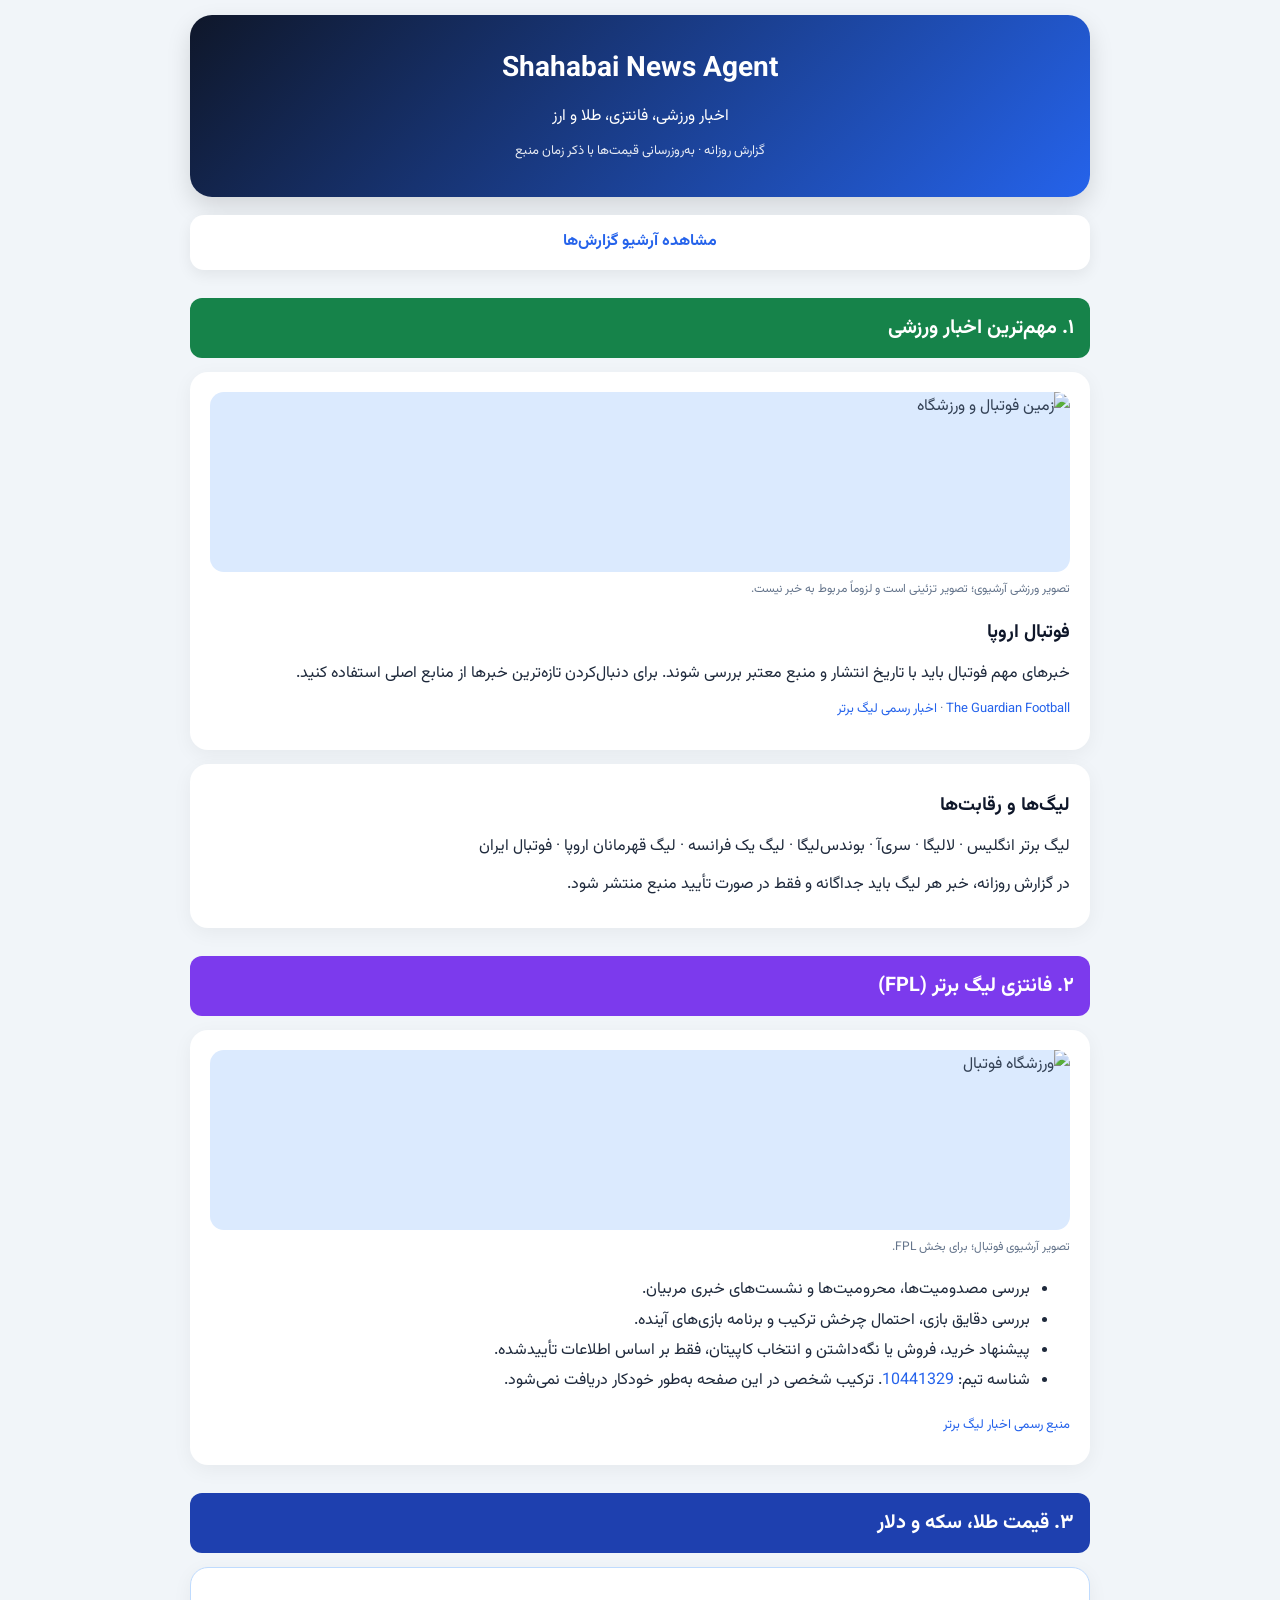
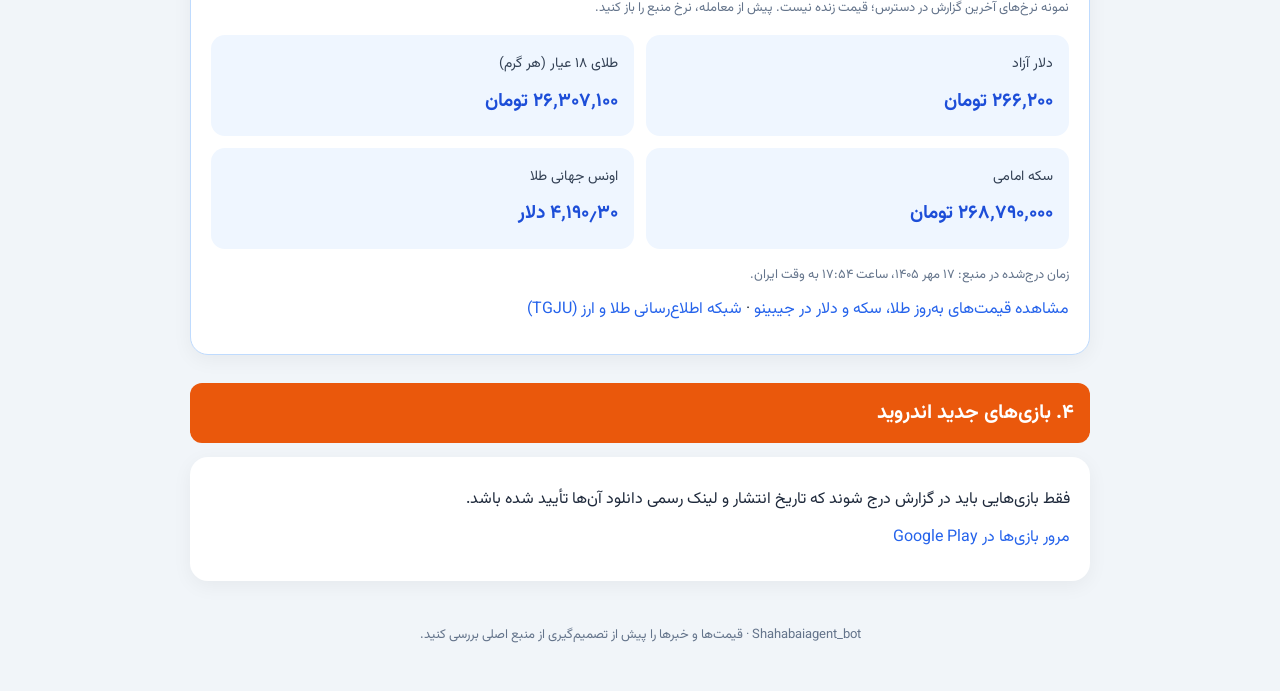
==== commit 7dec73d3: "Fix image sources and combine dollar with gold market prices" ====
--- a/index.html
+++ b/index.html
@@ -9,66 +9,62 @@
 <body>
 <div class="container">
 <header>
-<h1>⚽ Shahabai News Agent</h1>
-<p>گزارش روزانه فوتبال، فانتزی، اقتصاد و فناوری</p>
-<p class="updated">آخرین ویرایش صفحه: ۱۷ مهر ۱۴۰۵</p>
+<h1>Shahabai News Agent</h1>
+<p>اخبار ورزشی، فانتزی، طلا و ارز</p>
+<p class="updated">گزارش روزانه · به‌روزرسانی قیمت‌ها با ذکر زمان منبع</p>
 </header>
 <a class="archive-btn" href="archive.html">مشاهده آرشیو گزارش‌ها</a>
 
 <h2 class="section-title football">۱. مهم‌ترین اخبار ورزشی</h2>
 <article class="card">
 <figure class="news-image">
-<img src="https://static.srpcdigital.com/2023-11/388304.jpeg" alt="تصویر آرشیوی فوتبال اروپا" loading="eager">
-<figcaption>تصویر آرشیوی فوتبال اروپا؛ عکس خبریِ امروز نیست.</figcaption>
+<img src="https://images.unsplash.com/photo-1574629810360-7efbbe195018?auto=format&fit=crop&w=1200&q=85" alt="زمین فوتبال و ورزشگاه" loading="eager" referrerpolicy="no-referrer">
+<figcaption>تصویر ورزشی آرشیوی؛ تصویر تزئینی است و لزوماً مربوط به خبر نیست.</figcaption>
 </figure>
-<h3>فوتبال انگلیس: حاشیه‌های منچسترسیتی و غیبت دو بازیکن لیورپول</h3>
-<p>انزو مارسکا از دستاوردهای منچسترسیتی دفاع کرده است. پیش از دیدار پیشِ‌روی لیورپول و سیتی، کودی خاکپو و الکساندر ایساک طبق گزارش‌ها در دسترس نیستند.</p>
-<p class="meta">منبع: <a href="https://www.theguardian.com/football/live/2026/oct/09/premier-league-resumes-manchester-city-in-spotlight-football-news-live" target="_blank" rel="noopener">The Guardian — گزارش ۹ اکتبر ۲۰۲۶</a></p>
-</article>
-<article class="card">
-<figure class="news-image">
-<img src="https://static-live.nmas.com.mx/nmas-news/styles/corte_16_9/cloud-storage/2026-03/Barcelona%20Confirma%20Lesio%CC%81n%20de%20Raphinha%20en%20Fecha%20FIFA%3B%20%C2%BFCuanto%20Tiempo%20Estara%CC%81%20Sin%20Jugar_.jpg" alt="رافینیا، بازیکن بارسلونا" loading="eager">
-<figcaption>تصویر آرشیوی رافینیا؛ برای نمایش زمینه خبر استفاده شده است.</figcaption>
-</figure>
-<h3>لالیگا: رافینیا به‌دلیل مصدومیت همسترینگ دو بازی را از دست می‌دهد</h3>
-<p>بارسلونا اعلام کرده رافینیا به‌خاطر آسیب‌دیدگی همسترینگ برای دو مسابقه غایب خواهد بود.</p>
-<p class="meta">منبع: <a href="https://www.theguardian.com/football/live/2026/oct/09/premier-league-resumes-manchester-city-in-spotlight-football-news-live" target="_blank" rel="noopener">The Guardian</a></p>
+<h3>فوتبال اروپا</h3>
+<p>خبرهای مهم فوتبال باید با تاریخ انتشار و منبع معتبر بررسی شوند. برای دنبال‌کردن تازه‌ترین خبرها از منابع اصلی استفاده کنید.</p>
+<p class="meta"><a href="https://www.theguardian.com/football" target="_blank" rel="noopener">The Guardian Football</a> · <a href="https://www.premierleague.com/en/news" target="_blank" rel="noopener">اخبار رسمی لیگ برتر</a></p>
 </article>
 <div class="card">
-<h3>سایر لیگ‌ها و ورزش‌ها</h3>
-<p>برای سری‌آ، بوندس‌لیگا، لیگ یک فرانسه، لیگ قهرمانان اروپا، فوتبال ایران و سایر ورزش‌ها، فقط خبرهای تازه و قابل‌تأیید باید اضافه شوند. اگر خبر مهمی تأیید نشود، نباید خبر ساختگی یا تکراری جایگزین آن شود.</p>
+<h3>لیگ‌ها و رقابت‌ها</h3>
+<p>لیگ برتر انگلیس · لالیگا · سری‌آ · بوندس‌لیگا · لیگ یک فرانسه · لیگ قهرمانان اروپا · فوتبال ایران</p>
+<p>در گزارش روزانه، خبر هر لیگ باید جداگانه و فقط در صورت تأیید منبع منتشر شود.</p>
 </div>
 
 <h2 class="section-title fpl">۲. فانتزی لیگ برتر (FPL)</h2>
 <div class="card">
-<h3>چک‌لیست تصمیم‌گیری پیش از ددلاین</h3>
+<figure class="news-image">
+<img src="https://images.unsplash.com/photo-1522778119026-d647f0596c20?auto=format&fit=crop&w=1200&q=85" alt="ورزشگاه فوتبال" loading="eager" referrerpolicy="no-referrer">
+<figcaption>تصویر آرشیوی فوتبال؛ برای بخش FPL.</figcaption>
+</figure>
 <ul>
-<li>بررسی مصدومیت‌ها، محرومیت‌ها و اظهارنظرهای مربیان پیش از خرید یا فروش.</li>
-<li>بررسی دقایق بازی، احتمال چرخش ترکیب، ضربات ایستگاهی و برنامه چند هفته آینده.</li>
-<li>انتخاب کاپیتان و نایب‌کاپیتان بر اساس آمار و وضعیت واقعی بازیکنان.</li>
-<li>تیم FPL ثبت‌شده: <a href="https://fantasy.premierleague.com/entry/10441329/event/1" target="_blank" rel="noopener">شناسه 10441329</a>. ترکیب شخصی فقط وقتی نمایش داده می‌شود که اطلاعات تیم قابل‌دسترسی باشد.</li>
+<li>بررسی مصدومیت‌ها، محرومیت‌ها و نشست‌های خبری مربیان.</li>
+<li>بررسی دقایق بازی، احتمال چرخش ترکیب و برنامه بازی‌های آینده.</li>
+<li>پیشنهاد خرید، فروش یا نگه‌داشتن و انتخاب کاپیتان، فقط بر اساس اطلاعات تأییدشده.</li>
+<li>شناسه تیم: <a href="https://fantasy.premierleague.com/entry/10441329/event/1" target="_blank" rel="noopener">10441329</a>. ترکیب شخصی در این صفحه به‌طور خودکار دریافت نمی‌شود.</li>
 </ul>
-<p class="meta">منبع بررسی مصدومیت‌ها: <a href="https://www.premierleague.com/en/news" target="_blank" rel="noopener">وب‌سایت رسمی Premier League</a></p>
+<p class="meta"><a href="https://www.premierleague.com/en/news" target="_blank" rel="noopener">منبع رسمی اخبار لیگ برتر</a></p>
 </div>
 
-<h2 class="section-title finance">۳. قیمت دلار و بازار</h2>
-<div class="card price-card">
-<div class="price-highlight">
-<span>دلار آزاد</span>
-<strong>۲۶۶٬۳۹۵ تومان</strong>
-<small>آخرین نرخ درج‌شده در منبع: ۱۷ مهر ۱۴۰۵، ساعت ۱۱:۲۴</small>
+<h2 class="section-title finance">۳. قیمت طلا، سکه و دلار</h2>
+<div class="card market-card">
+<p class="meta">نمونه نرخ‌های آخرین گزارش در دسترس؛ قیمت زنده نیست. پیش از معامله، نرخ منبع را باز کنید.</p>
+<div class="market-grid">
+<div class="market-item"><span>دلار آزاد</span><strong>۲۶۶٬۲۰۰ تومان</strong></div>
+<div class="market-item"><span>طلای ۱۸ عیار (هر گرم)</span><strong>۲۶٬۳۰۷٬۱۰۰ تومان</strong></div>
+<div class="market-item"><span>سکه امامی</span><strong>۲۶۸٬۷۹۰٬۰۰۰ تومان</strong></div>
+<div class="market-item"><span>اونس جهانی طلا</span><strong>۴٬۱۹۰٫۳۰ دلار</strong></div>
 </div>
-<p>این نرخ ممکن است با قیمت لحظه‌ای تفاوت داشته باشد؛ قبل از تصمیم مالی، منبع را بازبینی کنید.</p>
-<p><a href="https://pricex.ir/" target="_blank" rel="noopener">مشاهده نرخ به‌روز دلار، طلا و نقره در PriceX</a> · <a href="https://www.tgju.org/قیمت-دلار" target="_blank" rel="noopener">قیمت دلار در TGJU</a></p>
+<p class="meta">زمان درج‌شده در منبع: ۱۷ مهر ۱۴۰۵، ساعت ۱۷:۵۴ به وقت ایران.</p>
+<p><a href="https://jibino.site/prices/" target="_blank" rel="noopener">مشاهده قیمت‌های به‌روز طلا، سکه و دلار در جیبینو</a> · <a href="https://www.tgju.org/" target="_blank" rel="noopener">شبکه اطلاع‌رسانی طلا و ارز (TGJU)</a></p>
 </div>
 
 <h2 class="section-title game">۴. بازی‌های جدید اندروید</h2>
 <div class="card">
-<p>در این بخش فقط بازی‌هایی درج می‌شوند که تاریخ انتشار و لینک رسمی دانلودشان قابل‌تأیید باشد.</p>
+<p>فقط بازی‌هایی باید در گزارش درج شوند که تاریخ انتشار و لینک رسمی دانلود آن‌ها تأیید شده باشد.</p>
 <p><a href="https://play.google.com/store/games" target="_blank" rel="noopener">مرور بازی‌ها در Google Play</a></p>
 </div>
-
-<footer>Shahabaiagent_bot · گزارش‌ها و منابع را پیش از انتشار بررسی کنید.</footer>
+<footer>Shahabaiagent_bot · قیمت‌ها و خبرها را پیش از تصمیم‌گیری از منبع اصلی بررسی کنید.</footer>
 </div>
 </body>
 </html>
--- a/assets/style.css
+++ b/assets/style.css
@@ -6,18 +6,18 @@
 header h1{margin:0;font-size:28px}header p{margin:6px 0}.updated{font-size:13px;opacity:.9}
 .archive-btn{display:block;background:#fff;color:#2563eb;padding:12px;text-align:center;border-radius:14px;margin:18px 0;text-decoration:none;font-weight:700;box-shadow:0 5px 15px #0001}
 .section-title{padding:11px 16px;border-radius:12px;color:#fff;margin:28px 0 12px;font-size:20px}
-.football{background:#16834a}.fpl{background:#7c3aed}.finance{background:#1e40af}.game{background:#ea580c}.ai{background:#0891b2}
+.football{background:#16834a}.fpl{background:#7c3aed}.finance{background:#1e40af}.game{background:#ea580c}
 .card{background:#fff;border-radius:18px;padding:20px;margin:14px 0;box-shadow:0 5px 20px #0000000d;overflow:hidden}
 .card h3{margin:4px 0 8px;color:#0f172a}.card p{margin:8px 0}
 .league-section h3{margin:22px 4px 8px;font-size:19px;color:#0f172a}
-.news-image{display:block;margin:0 0 15px;width:100%}
-.news-image img{display:block;width:100%;height:auto;max-height:460px;min-height:160px;object-fit:contain;background:#e2e8f0;border-radius:14px;color:#334155}
+.news-image{display:block;margin:0 0 15px;width:100%;padding:0}
+.news-image img{display:block;width:100%;height:auto;min-height:180px;max-height:460px;object-fit:cover;background:#dbeafe;border-radius:14px;color:#334155}
 .news-image figcaption{font-size:12px;color:#64748b;margin-top:6px}
-.report-note{background:#e0f2fe;padding:12px 15px;border-radius:12px;font-size:14px}
 .meta{color:#64748b;font-size:13px}
 a{color:#2563eb;text-decoration:none}a:hover{text-decoration:underline}
-.price-card{border:1px solid #bfdbfe}
-.price-highlight{background:#eff6ff;border-radius:14px;padding:16px;display:flex;flex-direction:column;gap:4px;text-align:center}
-.price-highlight span{font-size:15px;color:#334155}.price-highlight strong{font-size:28px;color:#1d4ed8}.price-highlight small{font-size:12px;color:#64748b}
+.market-card{border:1px solid #bfdbfe}
+.market-grid{display:grid;grid-template-columns:repeat(2,minmax(0,1fr));gap:12px;margin:14px 0}
+.market-item{display:flex;flex-direction:column;gap:6px;background:#eff6ff;border-radius:14px;padding:16px;min-width:0}
+.market-item span{font-size:14px;color:#334155}.market-item strong{font-size:19px;color:#1d4ed8;overflow-wrap:anywhere}
 footer{text-align:center;padding:28px 8px;color:#64748b;font-size:13px}
-@media(max-width:600px){body{padding:10px}header h1{font-size:22px}.card{padding:15px}.section-title{font-size:18px}.price-highlight strong{font-size:24px}}
+@media(max-width:600px){body{padding:10px}header h1{font-size:22px}.card{padding:15px}.section-title{font-size:18px}.market-grid{grid-template-columns:1fr}.market-item strong{font-size:18px}}
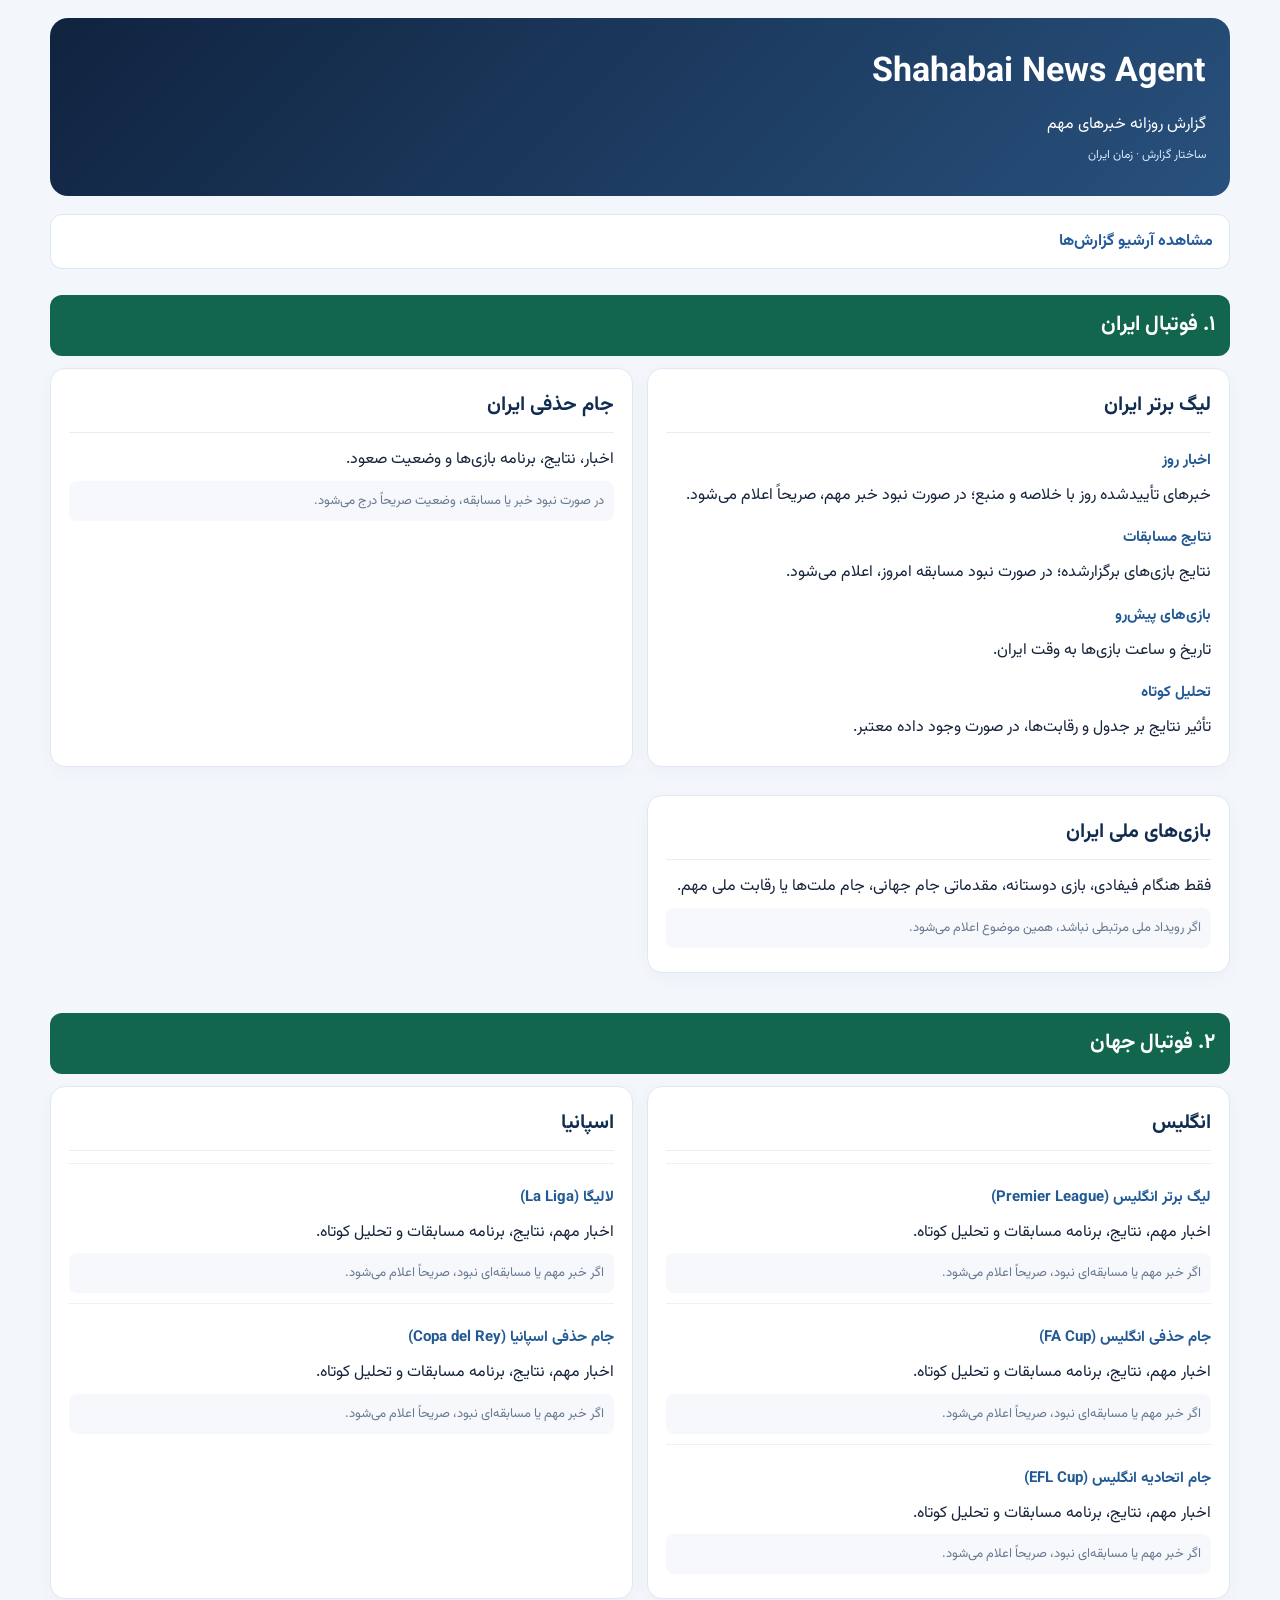
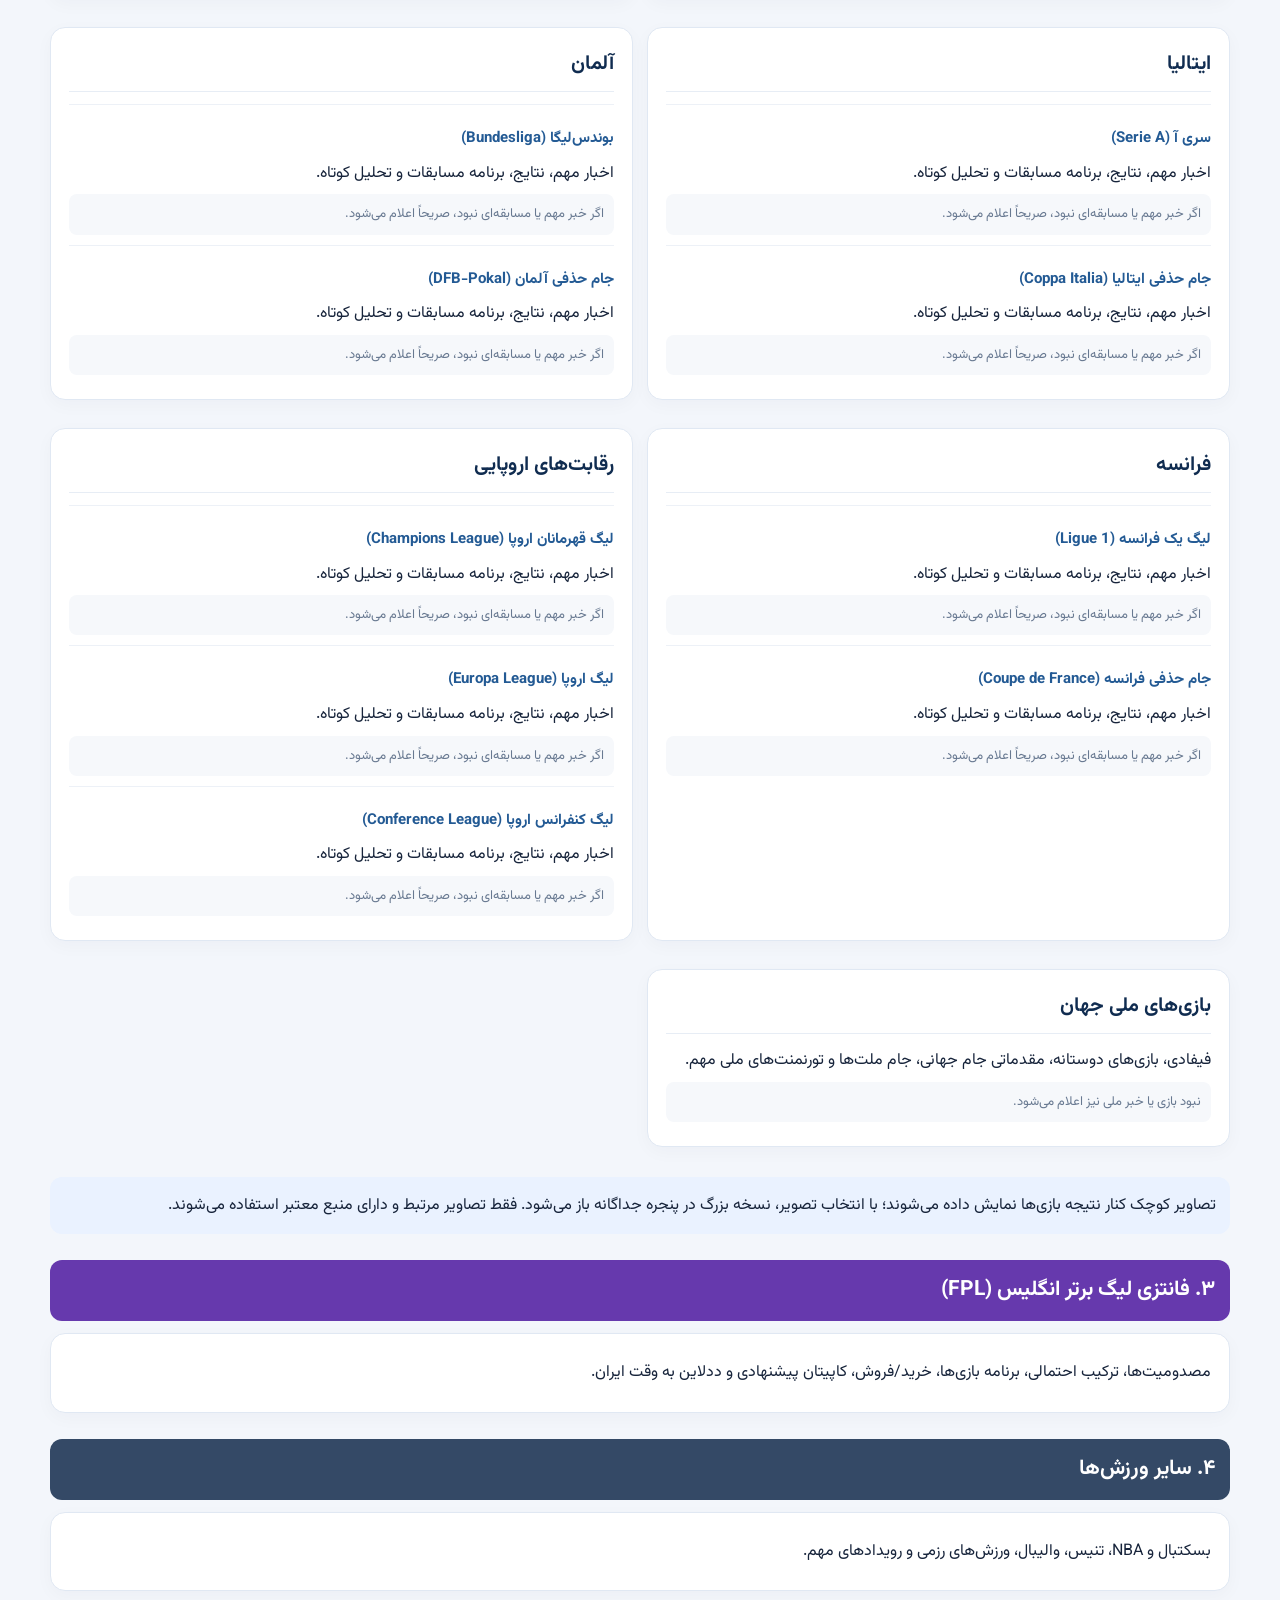
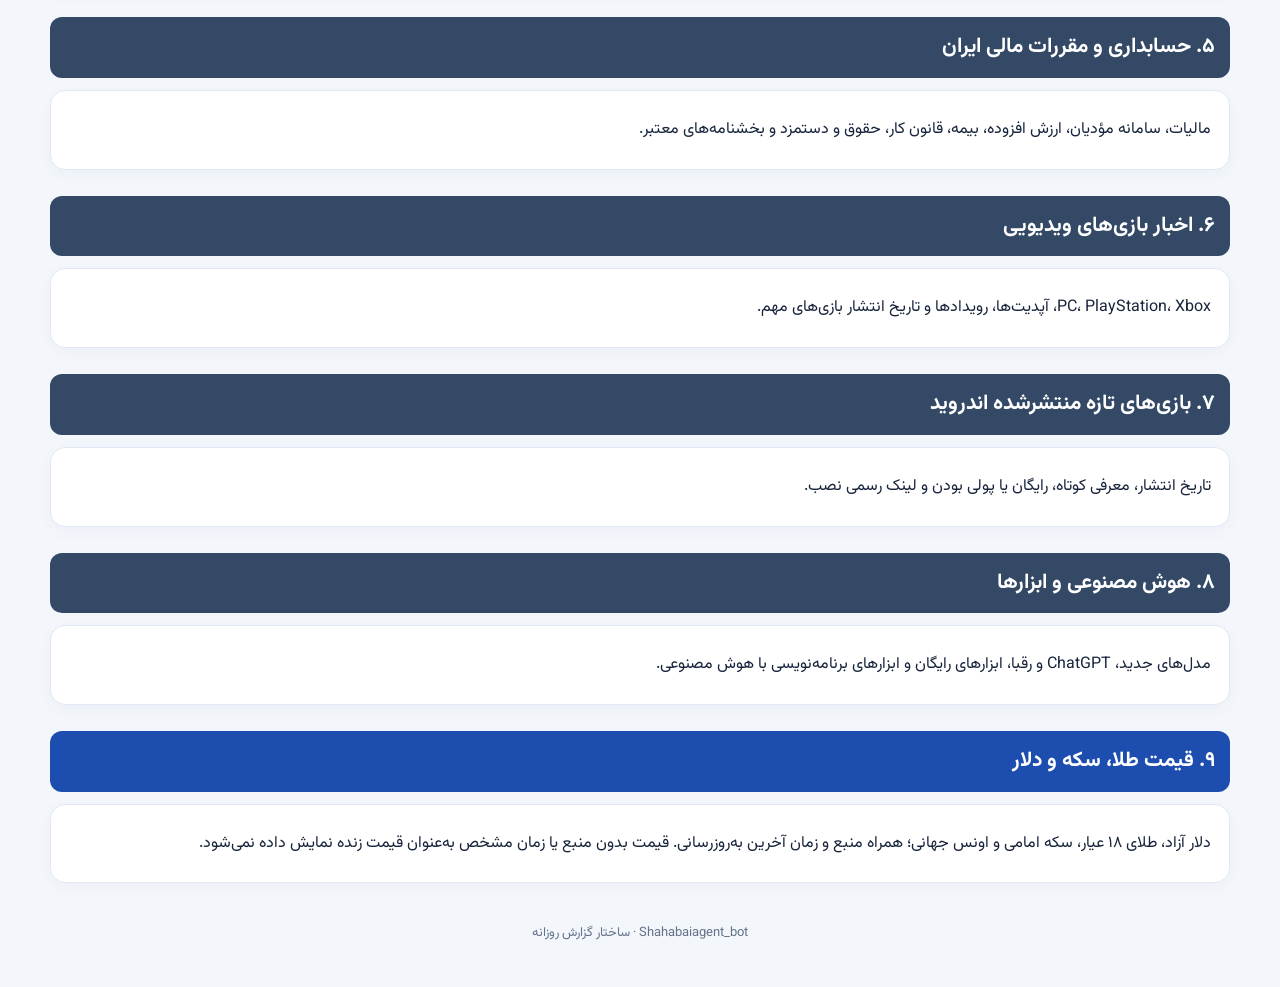
==== commit a34d943c: "Implement daily report structure and clickable match thumbnails" ====
--- a/index.html
+++ b/index.html
@@ -1,70 +1,31 @@
 <!DOCTYPE html>
 <html lang="fa" dir="rtl">
 <head>
-<meta charset="UTF-8">
-<meta name="viewport" content="width=device-width, initial-scale=1">
-<title>Shahabai News Agent | گزارش روزانه</title>
-<link rel="stylesheet" href="assets/style.css">
-</head>
-<body>
-<div class="container">
-<header>
-<h1>Shahabai News Agent</h1>
-<p>اخبار ورزشی، فانتزی، طلا و ارز</p>
-<p class="updated">گزارش روزانه · به‌روزرسانی قیمت‌ها با ذکر زمان منبع</p>
-</header>
+<meta charset="UTF-8"><meta name="viewport" content="width=device-width,initial-scale=1">
+<title>Shahabai News Agent | گزارش روزانه</title><link rel="stylesheet" href="assets/style.css">
+</head><body><main class="container">
+<header class="hero"><h1>Shahabai News Agent</h1><p>گزارش روزانه خبرهای مهم</p><p class="updated">ساختار گزارش · زمان ایران</p></header>
 <a class="archive-btn" href="archive.html">مشاهده آرشیو گزارش‌ها</a>
-
-<h2 class="section-title football">۱. مهم‌ترین اخبار ورزشی</h2>
-<article class="card">
-<figure class="news-image">
-<img src="https://images.unsplash.com/photo-1574629810360-7efbbe195018?auto=format&fit=crop&w=1200&q=85" alt="زمین فوتبال و ورزشگاه" loading="eager" referrerpolicy="no-referrer">
-<figcaption>تصویر ورزشی آرشیوی؛ تصویر تزئینی است و لزوماً مربوط به خبر نیست.</figcaption>
-</figure>
-<h3>فوتبال اروپا</h3>
-<p>خبرهای مهم فوتبال باید با تاریخ انتشار و منبع معتبر بررسی شوند. برای دنبال‌کردن تازه‌ترین خبرها از منابع اصلی استفاده کنید.</p>
-<p class="meta"><a href="https://www.theguardian.com/football" target="_blank" rel="noopener">The Guardian Football</a> · <a href="https://www.premierleague.com/en/news" target="_blank" rel="noopener">اخبار رسمی لیگ برتر</a></p>
-</article>
-<div class="card">
-<h3>لیگ‌ها و رقابت‌ها</h3>
-<p>لیگ برتر انگلیس · لالیگا · سری‌آ · بوندس‌لیگا · لیگ یک فرانسه · لیگ قهرمانان اروپا · فوتبال ایران</p>
-<p>در گزارش روزانه، خبر هر لیگ باید جداگانه و فقط در صورت تأیید منبع منتشر شود.</p>
-</div>
-
-<h2 class="section-title fpl">۲. فانتزی لیگ برتر (FPL)</h2>
-<div class="card">
-<figure class="news-image">
-<img src="https://images.unsplash.com/photo-1522778119026-d647f0596c20?auto=format&fit=crop&w=1200&q=85" alt="ورزشگاه فوتبال" loading="eager" referrerpolicy="no-referrer">
-<figcaption>تصویر آرشیوی فوتبال؛ برای بخش FPL.</figcaption>
-</figure>
-<ul>
-<li>بررسی مصدومیت‌ها، محرومیت‌ها و نشست‌های خبری مربیان.</li>
-<li>بررسی دقایق بازی، احتمال چرخش ترکیب و برنامه بازی‌های آینده.</li>
-<li>پیشنهاد خرید، فروش یا نگه‌داشتن و انتخاب کاپیتان، فقط بر اساس اطلاعات تأییدشده.</li>
-<li>شناسه تیم: <a href="https://fantasy.premierleague.com/entry/10441329/event/1" target="_blank" rel="noopener">10441329</a>. ترکیب شخصی در این صفحه به‌طور خودکار دریافت نمی‌شود.</li>
-</ul>
-<p class="meta"><a href="https://www.premierleague.com/en/news" target="_blank" rel="noopener">منبع رسمی اخبار لیگ برتر</a></p>
-</div>
-
-<h2 class="section-title finance">۳. قیمت طلا، سکه و دلار</h2>
-<div class="card market-card">
-<p class="meta">نمونه نرخ‌های آخرین گزارش در دسترس؛ قیمت زنده نیست. پیش از معامله، نرخ منبع را باز کنید.</p>
-<div class="market-grid">
-<div class="market-item"><span>دلار آزاد</span><strong>۲۶۶٬۲۰۰ تومان</strong></div>
-<div class="market-item"><span>طلای ۱۸ عیار (هر گرم)</span><strong>۲۶٬۳۰۷٬۱۰۰ تومان</strong></div>
-<div class="market-item"><span>سکه امامی</span><strong>۲۶۸٬۷۹۰٬۰۰۰ تومان</strong></div>
-<div class="market-item"><span>اونس جهانی طلا</span><strong>۴٬۱۹۰٫۳۰ دلار</strong></div>
-</div>
-<p class="meta">زمان درج‌شده در منبع: ۱۷ مهر ۱۴۰۵، ساعت ۱۷:۵۴ به وقت ایران.</p>
-<p><a href="https://jibino.site/prices/" target="_blank" rel="noopener">مشاهده قیمت‌های به‌روز طلا، سکه و دلار در جیبینو</a> · <a href="https://www.tgju.org/" target="_blank" rel="noopener">شبکه اطلاع‌رسانی طلا و ارز (TGJU)</a></p>
-</div>
-
-<h2 class="section-title game">۴. بازی‌های جدید اندروید</h2>
-<div class="card">
-<p>فقط بازی‌هایی باید در گزارش درج شوند که تاریخ انتشار و لینک رسمی دانلود آن‌ها تأیید شده باشد.</p>
-<p><a href="https://play.google.com/store/games" target="_blank" rel="noopener">مرور بازی‌ها در Google Play</a></p>
-</div>
-<footer>Shahabaiagent_bot · قیمت‌ها و خبرها را پیش از تصمیم‌گیری از منبع اصلی بررسی کنید.</footer>
-</div>
-</body>
-</html>+<section><h2 class="section-title football">۱. فوتبال ایران</h2>
+<div class="league-grid">
+<article class="league-card"><h3>لیگ برتر ایران</h3><h4>اخبار روز</h4><p>خبرهای تأییدشده روز با خلاصه و منبع؛ در صورت نبود خبر مهم، صریحاً اعلام می‌شود.</p><h4>نتایج مسابقات</h4><p>نتایج بازی‌های برگزارشده؛ در صورت نبود مسابقه امروز، اعلام می‌شود.</p><h4>بازی‌های پیش‌رو</h4><p>تاریخ و ساعت بازی‌ها به وقت ایران.</p><h4>تحلیل کوتاه</h4><p>تأثیر نتایج بر جدول و رقابت‌ها، در صورت وجود داده معتبر.</p></article>
+<article class="league-card"><h3>جام حذفی ایران</h3><p>اخبار، نتایج، برنامه بازی‌ها و وضعیت صعود.</p><p class="empty-state">در صورت نبود خبر یا مسابقه، وضعیت صریحاً درج می‌شود.</p></article>
+<article class="league-card"><h3>بازی‌های ملی ایران</h3><p>فقط هنگام فیفادی، بازی دوستانه، مقدماتی جام جهانی، جام ملت‌ها یا رقابت ملی مهم.</p><p class="empty-state">اگر رویداد ملی مرتبطی نباشد، همین موضوع اعلام می‌شود.</p></article>
+</div></section>
+<section><h2 class="section-title football">۲. فوتبال جهان</h2><div class="league-grid">
+<article class="league-card"><h3>انگلیس</h3><div class="competition"><h4>لیگ برتر انگلیس (Premier League)</h4><p>اخبار مهم، نتایج، برنامه مسابقات و تحلیل کوتاه.</p><p class="empty-state">اگر خبر مهم یا مسابقه‌ای نبود، صریحاً اعلام می‌شود.</p></div><div class="competition"><h4>جام حذفی انگلیس (FA Cup)</h4><p>اخبار مهم، نتایج، برنامه مسابقات و تحلیل کوتاه.</p><p class="empty-state">اگر خبر مهم یا مسابقه‌ای نبود، صریحاً اعلام می‌شود.</p></div><div class="competition"><h4>جام اتحادیه انگلیس (EFL Cup)</h4><p>اخبار مهم، نتایج، برنامه مسابقات و تحلیل کوتاه.</p><p class="empty-state">اگر خبر مهم یا مسابقه‌ای نبود، صریحاً اعلام می‌شود.</p></div></article><article class="league-card"><h3>اسپانیا</h3><div class="competition"><h4>لالیگا (La Liga)</h4><p>اخبار مهم، نتایج، برنامه مسابقات و تحلیل کوتاه.</p><p class="empty-state">اگر خبر مهم یا مسابقه‌ای نبود، صریحاً اعلام می‌شود.</p></div><div class="competition"><h4>جام حذفی اسپانیا (Copa del Rey)</h4><p>اخبار مهم، نتایج، برنامه مسابقات و تحلیل کوتاه.</p><p class="empty-state">اگر خبر مهم یا مسابقه‌ای نبود، صریحاً اعلام می‌شود.</p></div></article><article class="league-card"><h3>ایتالیا</h3><div class="competition"><h4>سری آ (Serie A)</h4><p>اخبار مهم، نتایج، برنامه مسابقات و تحلیل کوتاه.</p><p class="empty-state">اگر خبر مهم یا مسابقه‌ای نبود، صریحاً اعلام می‌شود.</p></div><div class="competition"><h4>جام حذفی ایتالیا (Coppa Italia)</h4><p>اخبار مهم، نتایج، برنامه مسابقات و تحلیل کوتاه.</p><p class="empty-state">اگر خبر مهم یا مسابقه‌ای نبود، صریحاً اعلام می‌شود.</p></div></article><article class="league-card"><h3>آلمان</h3><div class="competition"><h4>بوندس‌لیگا (Bundesliga)</h4><p>اخبار مهم، نتایج، برنامه مسابقات و تحلیل کوتاه.</p><p class="empty-state">اگر خبر مهم یا مسابقه‌ای نبود، صریحاً اعلام می‌شود.</p></div><div class="competition"><h4>جام حذفی آلمان (DFB-Pokal)</h4><p>اخبار مهم، نتایج، برنامه مسابقات و تحلیل کوتاه.</p><p class="empty-state">اگر خبر مهم یا مسابقه‌ای نبود، صریحاً اعلام می‌شود.</p></div></article><article class="league-card"><h3>فرانسه</h3><div class="competition"><h4>لیگ یک فرانسه (Ligue 1)</h4><p>اخبار مهم، نتایج، برنامه مسابقات و تحلیل کوتاه.</p><p class="empty-state">اگر خبر مهم یا مسابقه‌ای نبود، صریحاً اعلام می‌شود.</p></div><div class="competition"><h4>جام حذفی فرانسه (Coupe de France)</h4><p>اخبار مهم، نتایج، برنامه مسابقات و تحلیل کوتاه.</p><p class="empty-state">اگر خبر مهم یا مسابقه‌ای نبود، صریحاً اعلام می‌شود.</p></div></article><article class="league-card"><h3>رقابت‌های اروپایی</h3><div class="competition"><h4>لیگ قهرمانان اروپا (Champions League)</h4><p>اخبار مهم، نتایج، برنامه مسابقات و تحلیل کوتاه.</p><p class="empty-state">اگر خبر مهم یا مسابقه‌ای نبود، صریحاً اعلام می‌شود.</p></div><div class="competition"><h4>لیگ اروپا (Europa League)</h4><p>اخبار مهم، نتایج، برنامه مسابقات و تحلیل کوتاه.</p><p class="empty-state">اگر خبر مهم یا مسابقه‌ای نبود، صریحاً اعلام می‌شود.</p></div><div class="competition"><h4>لیگ کنفرانس اروپا (Conference League)</h4><p>اخبار مهم، نتایج، برنامه مسابقات و تحلیل کوتاه.</p><p class="empty-state">اگر خبر مهم یا مسابقه‌ای نبود، صریحاً اعلام می‌شود.</p></div></article>
+<article class="league-card"><h3>بازی‌های ملی جهان</h3><p>فیفادی، بازی‌های دوستانه، مقدماتی جام جهانی، جام ملت‌ها و تورنمنت‌های ملی مهم.</p><p class="empty-state">نبود بازی یا خبر ملی نیز اعلام می‌شود.</p></article>
+</div><p class="note">تصاویر کوچک کنار نتیجه بازی‌ها نمایش داده می‌شوند؛ با انتخاب تصویر، نسخه بزرگ در پنجره جداگانه باز می‌شود. فقط تصاویر مرتبط و دارای منبع معتبر استفاده می‌شوند.</p></section>
+<section><h2 class="section-title fpl">۳. فانتزی لیگ برتر انگلیس (FPL)</h2><div class="card"><p>مصدومیت‌ها، ترکیب احتمالی، برنامه بازی‌ها، خرید/فروش، کاپیتان پیشنهادی و ددلاین به وقت ایران.</p></div></section>
+<section><h2 class="section-title">۴. سایر ورزش‌ها</h2><div class="card"><p>بسکتبال و NBA، تنیس، والیبال، ورزش‌های رزمی و رویدادهای مهم.</p></div></section>
+<section><h2 class="section-title">۵. حسابداری و مقررات مالی ایران</h2><div class="card"><p>مالیات، سامانه مؤدیان، ارزش افزوده، بیمه، قانون کار، حقوق و دستمزد و بخشنامه‌های معتبر.</p></div></section>
+<section><h2 class="section-title">۶. اخبار بازی‌های ویدیویی</h2><div class="card"><p>PC، PlayStation، Xbox، آپدیت‌ها، رویدادها و تاریخ انتشار بازی‌های مهم.</p></div></section>
+<section><h2 class="section-title">۷. بازی‌های تازه منتشرشده اندروید</h2><div class="card"><p>تاریخ انتشار، معرفی کوتاه، رایگان یا پولی بودن و لینک رسمی نصب.</p></div></section>
+<section><h2 class="section-title">۸. هوش مصنوعی و ابزارها</h2><div class="card"><p>مدل‌های جدید، ChatGPT و رقبا، ابزارهای رایگان و ابزارهای برنامه‌نویسی با هوش مصنوعی.</p></div></section>
+<section><h2 class="section-title finance">۹. قیمت طلا، سکه و دلار</h2><div class="card"><p>دلار آزاد، طلای ۱۸ عیار، سکه امامی و اونس جهانی؛ همراه منبع و زمان آخرین به‌روزرسانی. قیمت بدون منبع یا زمان مشخص به‌عنوان قیمت زنده نمایش داده نمی‌شود.</p></div></section>
+<footer>Shahabaiagent_bot · ساختار گزارش روزانه</footer></main>
+<div id="image-modal" class="image-modal" aria-hidden="true"><button class="modal-close" aria-label="بستن">×</button><img id="modal-image" alt="تصویر بزرگ مسابقه"><p id="modal-caption"></p></div>
+<script>
+document.addEventListener('click',function(e){const thumb=e.target.closest('[data-full-image]');if(thumb){const modal=document.getElementById('image-modal');document.getElementById('modal-image').src=thumb.dataset.fullImage;document.getElementById('modal-caption').textContent=thumb.dataset.caption||thumb.alt||'';modal.classList.add('open');modal.setAttribute('aria-hidden','false');}if(e.target.closest('.modal-close')||e.target.id==='image-modal'){const modal=document.getElementById('image-modal');modal.classList.remove('open');modal.setAttribute('aria-hidden','true');document.getElementById('modal-image').src='';}});
+document.addEventListener('keydown',e=>{if(e.key==='Escape'){document.getElementById('image-modal').classList.remove('open');document.getElementById('image-modal').setAttribute('aria-hidden','true');}});
+</script></body></html>
--- a/assets/style.css
+++ b/assets/style.css
@@ -1,23 +1,2 @@
-@import url('https://fonts.googleapis.com/css2?family=Vazirmatn:wght@300;400;500;700;800&display=swap');
-*{box-sizing:border-box}
-body{margin:0;padding:15px;font-family:Vazirmatn,Tahoma,sans-serif;background:#f1f5f9;color:#1e293b;line-height:1.9}
-.container{max-width:900px;margin:auto}
-header{background:linear-gradient(135deg,#0f172a,#2563eb);color:#fff;padding:28px 20px;border-radius:22px;text-align:center;box-shadow:0 10px 25px #0002}
-header h1{margin:0;font-size:28px}header p{margin:6px 0}.updated{font-size:13px;opacity:.9}
-.archive-btn{display:block;background:#fff;color:#2563eb;padding:12px;text-align:center;border-radius:14px;margin:18px 0;text-decoration:none;font-weight:700;box-shadow:0 5px 15px #0001}
-.section-title{padding:11px 16px;border-radius:12px;color:#fff;margin:28px 0 12px;font-size:20px}
-.football{background:#16834a}.fpl{background:#7c3aed}.finance{background:#1e40af}.game{background:#ea580c}
-.card{background:#fff;border-radius:18px;padding:20px;margin:14px 0;box-shadow:0 5px 20px #0000000d;overflow:hidden}
-.card h3{margin:4px 0 8px;color:#0f172a}.card p{margin:8px 0}
-.league-section h3{margin:22px 4px 8px;font-size:19px;color:#0f172a}
-.news-image{display:block;margin:0 0 15px;width:100%;padding:0}
-.news-image img{display:block;width:100%;height:auto;min-height:180px;max-height:460px;object-fit:cover;background:#dbeafe;border-radius:14px;color:#334155}
-.news-image figcaption{font-size:12px;color:#64748b;margin-top:6px}
-.meta{color:#64748b;font-size:13px}
-a{color:#2563eb;text-decoration:none}a:hover{text-decoration:underline}
-.market-card{border:1px solid #bfdbfe}
-.market-grid{display:grid;grid-template-columns:repeat(2,minmax(0,1fr));gap:12px;margin:14px 0}
-.market-item{display:flex;flex-direction:column;gap:6px;background:#eff6ff;border-radius:14px;padding:16px;min-width:0}
-.market-item span{font-size:14px;color:#334155}.market-item strong{font-size:19px;color:#1d4ed8;overflow-wrap:anywhere}
-footer{text-align:center;padding:28px 8px;color:#64748b;font-size:13px}
-@media(max-width:600px){body{padding:10px}header h1{font-size:22px}.card{padding:15px}.section-title{font-size:18px}.market-grid{grid-template-columns:1fr}.market-item strong{font-size:18px}}
+@import url('https://fonts.googleapis.com/css2?family=Vazirmatn:wght@300;400;500;600;700;800&display=swap');
+*{box-sizing:border-box}body{margin:0;padding:18px;background:#f3f6fb;color:#17243b;font-family:Vazirmatn,Tahoma,sans-serif;line-height:1.85}.container{max-width:1180px;margin:auto}.hero{background:linear-gradient(135deg,#10233f,#28517d);color:#fff;border-radius:18px;padding:24px;margin-bottom:18px}.hero h1{margin:0;font-size:clamp(24px,4vw,34px)}.hero p{margin:5px 0}.updated,.meta{font-size:12px;color:#6a7890}.hero .updated{color:#d9e7fa}.archive-btn{display:block;padding:12px 16px;background:#fff;border:1px solid #dce5f2;border-radius:12px;text-decoration:none;font-weight:700;margin:14px 0;color:#245a9b}.section-title{padding:11px 15px;border-radius:12px;color:white;background:#344966;margin:26px 0 12px;font-size:21px}.section-title.football{background:#12664e}.section-title.fpl{background:#6639ad}.section-title.finance{background:#1d4eaf}.league-grid{display:grid;grid-template-columns:repeat(2,minmax(0,1fr));gap:14px}.league-card,.card{background:#fff;border:1px solid #e0e8f3;border-radius:15px;padding:18px;margin:0 0 14px;box-shadow:0 5px 18px #17243b08;min-width:0}.league-card h3{margin:0 0 12px;color:#102c50;font-size:20px;border-bottom:1px solid #e7edf5;padding-bottom:8px}.league-card h4{margin:14px 0 4px;font-size:15px;color:#235a94}.league-card p,.card p{margin:6px 0}.competition{border-top:1px solid #edf1f7;padding-top:6px;margin-top:10px}.empty-state{color:#687991;background:#f6f8fb;padding:8px 10px;border-radius:8px;font-size:13px}.note{padding:14px;background:#eaf2ff;border-radius:12px}.match-row{display:flex;align-items:center;gap:10px;padding:8px 10px;border:1px solid #e4ebf5;border-radius:10px;margin:8px 0}.match-info{flex:1;min-width:0}.match-info strong{color:#145cb4;padding:0 7px}.match-status{font-size:12px;color:#66768c}.match-thumb{border:0;padding:0;background:none;width:72px;height:48px;flex:0 0 72px;border-radius:8px;overflow:hidden;cursor:zoom-in}.match-thumb img{display:block;width:100%;height:100%;object-fit:cover}.match-thumb:focus-visible{outline:3px solid #2776d2;outline-offset:2px}.image-modal{display:none;position:fixed;inset:0;z-index:1000;background:#06101eeF;align-items:center;justify-content:center;flex-direction:column;padding:24px}.image-modal.open{display:flex}.image-modal img{max-width:min(94vw,1200px);max-height:82vh;object-fit:contain;border-radius:12px}.image-modal p{color:#fff;margin:10px}.modal-close{position:absolute;top:12px;left:18px;color:white;background:#26374f;border:0;border-radius:50%;width:42px;height:42px;font-size:28px;cursor:pointer}footer{text-align:center;padding:24px 8px;color:#65748a;font-size:13px}@media(max-width:720px){body{padding:10px}.league-grid{grid-template-columns:1fr}.hero{padding:20px}.league-card,.card{padding:14px}.match-thumb{width:64px;height:44px;flex-basis:64px}}
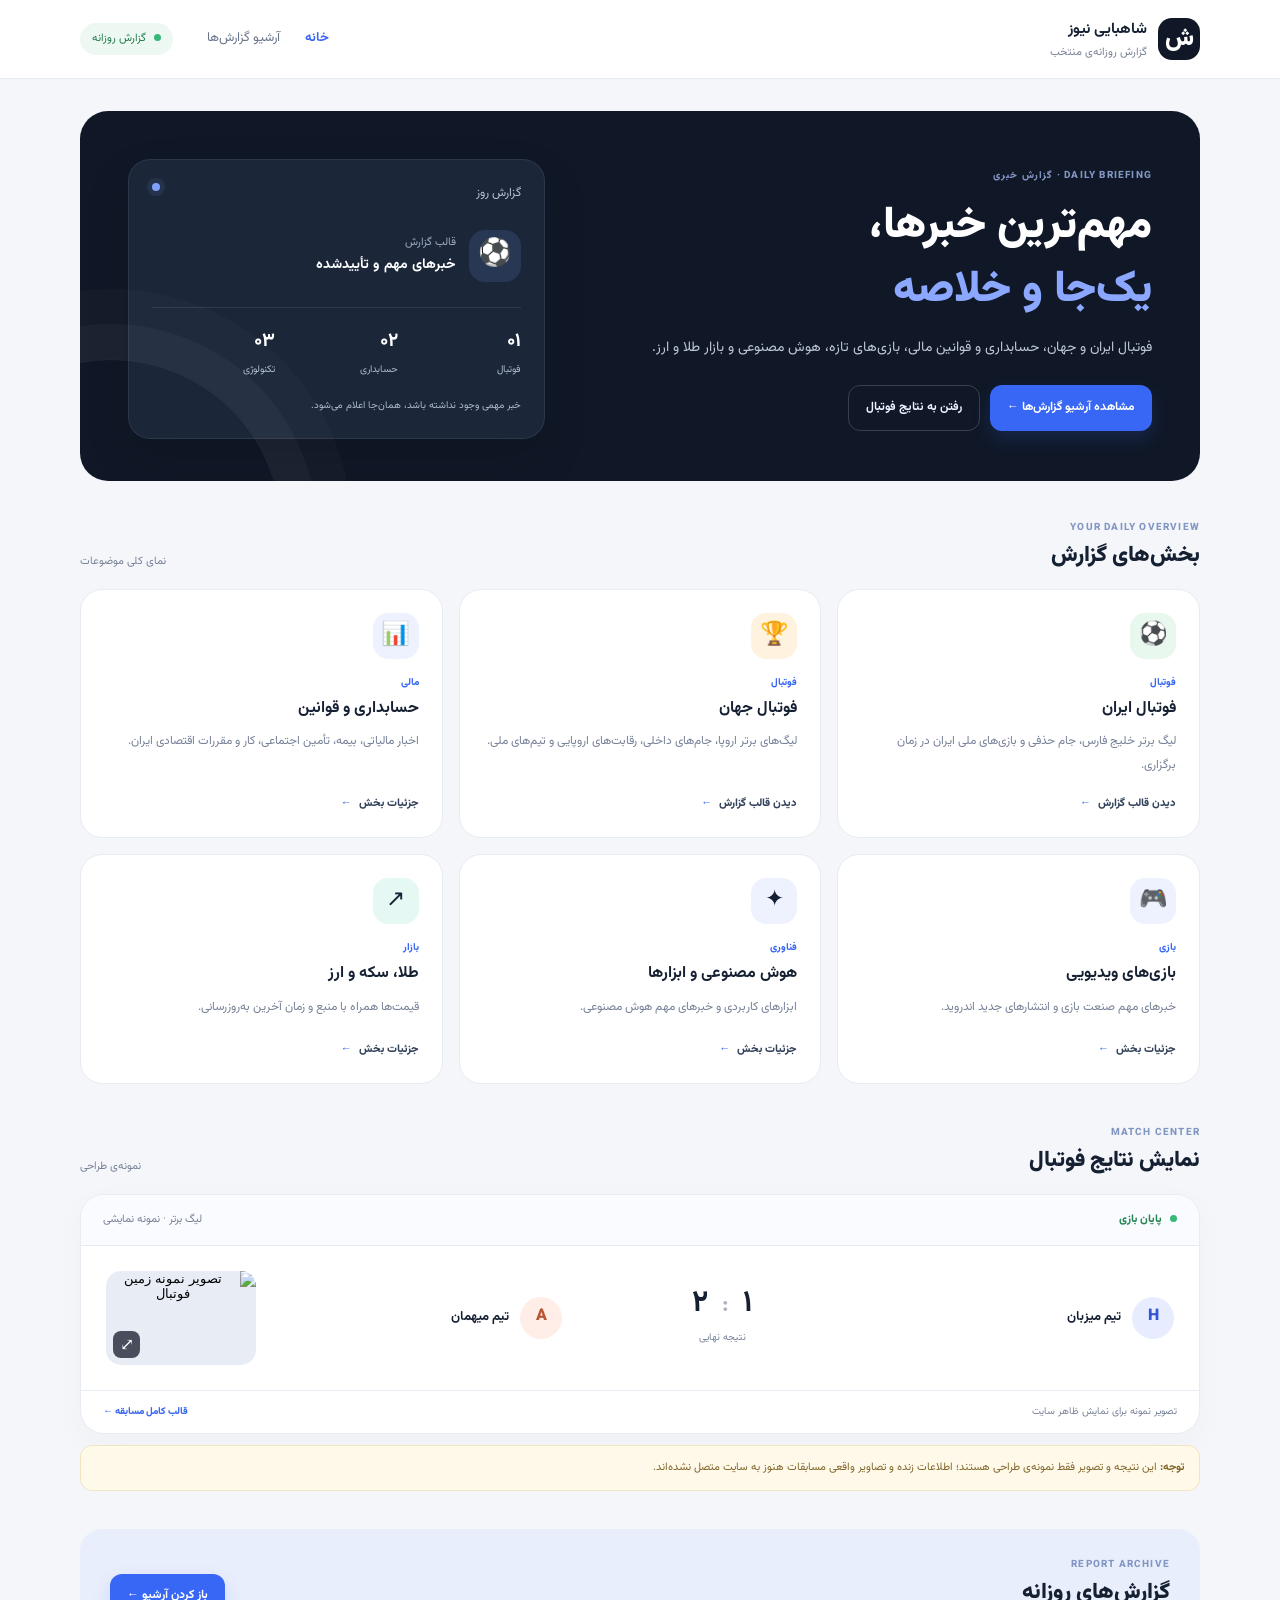
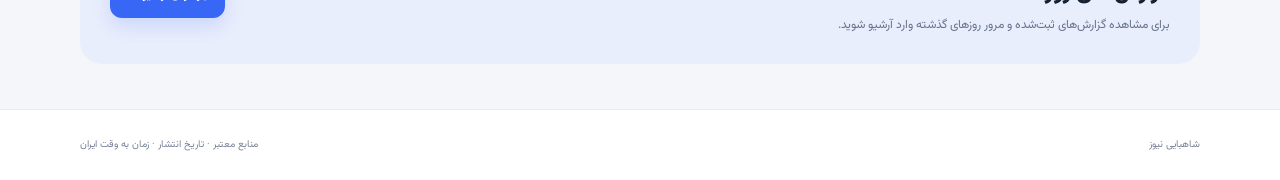
==== commit e83cb806: "Redesign homepage and match report to polished match-card mockup" ====
--- a/index.html
+++ b/index.html
@@ -1,31 +1,32 @@
-<!DOCTYPE html>
+<!doctype html>
 <html lang="fa" dir="rtl">
 <head>
-<meta charset="UTF-8"><meta name="viewport" content="width=device-width,initial-scale=1">
-<title>Shahabai News Agent | گزارش روزانه</title><link rel="stylesheet" href="assets/style.css">
-</head><body><main class="container">
-<header class="hero"><h1>Shahabai News Agent</h1><p>گزارش روزانه خبرهای مهم</p><p class="updated">ساختار گزارش · زمان ایران</p></header>
-<a class="archive-btn" href="archive.html">مشاهده آرشیو گزارش‌ها</a>
-<section><h2 class="section-title football">۱. فوتبال ایران</h2>
-<div class="league-grid">
-<article class="league-card"><h3>لیگ برتر ایران</h3><h4>اخبار روز</h4><p>خبرهای تأییدشده روز با خلاصه و منبع؛ در صورت نبود خبر مهم، صریحاً اعلام می‌شود.</p><h4>نتایج مسابقات</h4><p>نتایج بازی‌های برگزارشده؛ در صورت نبود مسابقه امروز، اعلام می‌شود.</p><h4>بازی‌های پیش‌رو</h4><p>تاریخ و ساعت بازی‌ها به وقت ایران.</p><h4>تحلیل کوتاه</h4><p>تأثیر نتایج بر جدول و رقابت‌ها، در صورت وجود داده معتبر.</p></article>
-<article class="league-card"><h3>جام حذفی ایران</h3><p>اخبار، نتایج، برنامه بازی‌ها و وضعیت صعود.</p><p class="empty-state">در صورت نبود خبر یا مسابقه، وضعیت صریحاً درج می‌شود.</p></article>
-<article class="league-card"><h3>بازی‌های ملی ایران</h3><p>فقط هنگام فیفادی، بازی دوستانه، مقدماتی جام جهانی، جام ملت‌ها یا رقابت ملی مهم.</p><p class="empty-state">اگر رویداد ملی مرتبطی نباشد، همین موضوع اعلام می‌شود.</p></article>
-</div></section>
-<section><h2 class="section-title football">۲. فوتبال جهان</h2><div class="league-grid">
-<article class="league-card"><h3>انگلیس</h3><div class="competition"><h4>لیگ برتر انگلیس (Premier League)</h4><p>اخبار مهم، نتایج، برنامه مسابقات و تحلیل کوتاه.</p><p class="empty-state">اگر خبر مهم یا مسابقه‌ای نبود، صریحاً اعلام می‌شود.</p></div><div class="competition"><h4>جام حذفی انگلیس (FA Cup)</h4><p>اخبار مهم، نتایج، برنامه مسابقات و تحلیل کوتاه.</p><p class="empty-state">اگر خبر مهم یا مسابقه‌ای نبود، صریحاً اعلام می‌شود.</p></div><div class="competition"><h4>جام اتحادیه انگلیس (EFL Cup)</h4><p>اخبار مهم، نتایج، برنامه مسابقات و تحلیل کوتاه.</p><p class="empty-state">اگر خبر مهم یا مسابقه‌ای نبود، صریحاً اعلام می‌شود.</p></div></article><article class="league-card"><h3>اسپانیا</h3><div class="competition"><h4>لالیگا (La Liga)</h4><p>اخبار مهم، نتایج، برنامه مسابقات و تحلیل کوتاه.</p><p class="empty-state">اگر خبر مهم یا مسابقه‌ای نبود، صریحاً اعلام می‌شود.</p></div><div class="competition"><h4>جام حذفی اسپانیا (Copa del Rey)</h4><p>اخبار مهم، نتایج، برنامه مسابقات و تحلیل کوتاه.</p><p class="empty-state">اگر خبر مهم یا مسابقه‌ای نبود، صریحاً اعلام می‌شود.</p></div></article><article class="league-card"><h3>ایتالیا</h3><div class="competition"><h4>سری آ (Serie A)</h4><p>اخبار مهم، نتایج، برنامه مسابقات و تحلیل کوتاه.</p><p class="empty-state">اگر خبر مهم یا مسابقه‌ای نبود، صریحاً اعلام می‌شود.</p></div><div class="competition"><h4>جام حذفی ایتالیا (Coppa Italia)</h4><p>اخبار مهم، نتایج، برنامه مسابقات و تحلیل کوتاه.</p><p class="empty-state">اگر خبر مهم یا مسابقه‌ای نبود، صریحاً اعلام می‌شود.</p></div></article><article class="league-card"><h3>آلمان</h3><div class="competition"><h4>بوندس‌لیگا (Bundesliga)</h4><p>اخبار مهم، نتایج، برنامه مسابقات و تحلیل کوتاه.</p><p class="empty-state">اگر خبر مهم یا مسابقه‌ای نبود، صریحاً اعلام می‌شود.</p></div><div class="competition"><h4>جام حذفی آلمان (DFB-Pokal)</h4><p>اخبار مهم، نتایج، برنامه مسابقات و تحلیل کوتاه.</p><p class="empty-state">اگر خبر مهم یا مسابقه‌ای نبود، صریحاً اعلام می‌شود.</p></div></article><article class="league-card"><h3>فرانسه</h3><div class="competition"><h4>لیگ یک فرانسه (Ligue 1)</h4><p>اخبار مهم، نتایج، برنامه مسابقات و تحلیل کوتاه.</p><p class="empty-state">اگر خبر مهم یا مسابقه‌ای نبود، صریحاً اعلام می‌شود.</p></div><div class="competition"><h4>جام حذفی فرانسه (Coupe de France)</h4><p>اخبار مهم، نتایج، برنامه مسابقات و تحلیل کوتاه.</p><p class="empty-state">اگر خبر مهم یا مسابقه‌ای نبود، صریحاً اعلام می‌شود.</p></div></article><article class="league-card"><h3>رقابت‌های اروپایی</h3><div class="competition"><h4>لیگ قهرمانان اروپا (Champions League)</h4><p>اخبار مهم، نتایج، برنامه مسابقات و تحلیل کوتاه.</p><p class="empty-state">اگر خبر مهم یا مسابقه‌ای نبود، صریحاً اعلام می‌شود.</p></div><div class="competition"><h4>لیگ اروپا (Europa League)</h4><p>اخبار مهم، نتایج، برنامه مسابقات و تحلیل کوتاه.</p><p class="empty-state">اگر خبر مهم یا مسابقه‌ای نبود، صریحاً اعلام می‌شود.</p></div><div class="competition"><h4>لیگ کنفرانس اروپا (Conference League)</h4><p>اخبار مهم، نتایج، برنامه مسابقات و تحلیل کوتاه.</p><p class="empty-state">اگر خبر مهم یا مسابقه‌ای نبود، صریحاً اعلام می‌شود.</p></div></article>
-<article class="league-card"><h3>بازی‌های ملی جهان</h3><p>فیفادی، بازی‌های دوستانه، مقدماتی جام جهانی، جام ملت‌ها و تورنمنت‌های ملی مهم.</p><p class="empty-state">نبود بازی یا خبر ملی نیز اعلام می‌شود.</p></article>
-</div><p class="note">تصاویر کوچک کنار نتیجه بازی‌ها نمایش داده می‌شوند؛ با انتخاب تصویر، نسخه بزرگ در پنجره جداگانه باز می‌شود. فقط تصاویر مرتبط و دارای منبع معتبر استفاده می‌شوند.</p></section>
-<section><h2 class="section-title fpl">۳. فانتزی لیگ برتر انگلیس (FPL)</h2><div class="card"><p>مصدومیت‌ها، ترکیب احتمالی، برنامه بازی‌ها، خرید/فروش، کاپیتان پیشنهادی و ددلاین به وقت ایران.</p></div></section>
-<section><h2 class="section-title">۴. سایر ورزش‌ها</h2><div class="card"><p>بسکتبال و NBA، تنیس، والیبال، ورزش‌های رزمی و رویدادهای مهم.</p></div></section>
-<section><h2 class="section-title">۵. حسابداری و مقررات مالی ایران</h2><div class="card"><p>مالیات، سامانه مؤدیان، ارزش افزوده، بیمه، قانون کار، حقوق و دستمزد و بخشنامه‌های معتبر.</p></div></section>
-<section><h2 class="section-title">۶. اخبار بازی‌های ویدیویی</h2><div class="card"><p>PC، PlayStation، Xbox، آپدیت‌ها، رویدادها و تاریخ انتشار بازی‌های مهم.</p></div></section>
-<section><h2 class="section-title">۷. بازی‌های تازه منتشرشده اندروید</h2><div class="card"><p>تاریخ انتشار، معرفی کوتاه، رایگان یا پولی بودن و لینک رسمی نصب.</p></div></section>
-<section><h2 class="section-title">۸. هوش مصنوعی و ابزارها</h2><div class="card"><p>مدل‌های جدید، ChatGPT و رقبا، ابزارهای رایگان و ابزارهای برنامه‌نویسی با هوش مصنوعی.</p></div></section>
-<section><h2 class="section-title finance">۹. قیمت طلا، سکه و دلار</h2><div class="card"><p>دلار آزاد، طلای ۱۸ عیار، سکه امامی و اونس جهانی؛ همراه منبع و زمان آخرین به‌روزرسانی. قیمت بدون منبع یا زمان مشخص به‌عنوان قیمت زنده نمایش داده نمی‌شود.</p></div></section>
-<footer>Shahabaiagent_bot · ساختار گزارش روزانه</footer></main>
-<div id="image-modal" class="image-modal" aria-hidden="true"><button class="modal-close" aria-label="بستن">×</button><img id="modal-image" alt="تصویر بزرگ مسابقه"><p id="modal-caption"></p></div>
+<meta charset="utf-8"><meta name="viewport" content="width=device-width,initial-scale=1">
+<meta name="theme-color" content="#101827">
+<title>شاهبایی نیوز | گزارش روزانه</title>
+<link rel="stylesheet" href="assets/style.css">
+</head>
+<body>
+<header class="topbar"><div class="wrap topbar-inner"><a class="brand" href="./"><span class="brand-mark">ش</span><span><b>شاهبایی نیوز</b><small>گزارش روزانه‌ی منتخب</small></span></a><nav><a class="active" href="./">خانه</a><a href="archive.html">آرشیو گزارش‌ها</a></nav><span class="live-pill"><i></i> گزارش روزانه</span></div></header>
+<main class="wrap">
+<section class="hero"><div><p class="eyebrow">DAILY BRIEFING · گزارش خبری</p><h1>مهم‌ترین خبرها،<br><span>یک‌جا و خلاصه</span></h1><p class="hero-copy">فوتبال ایران و جهان، حسابداری و قوانین مالی، بازی‌های تازه، هوش مصنوعی و بازار طلا و ارز.</p><div class="hero-actions"><a class="btn btn-primary" href="archive.html">مشاهده آرشیو گزارش‌ها ←</a><a class="btn btn-ghost" href="#football">رفتن به نتایج فوتبال</a></div></div><div class="hero-panel"><div class="panel-top"><span>گزارش روز</span><span class="panel-dot"></span></div><div class="panel-score"><div class="mini-crest">⚽</div><div><small>قالب گزارش</small><strong>خبرهای مهم و تأییدشده</strong></div></div><div class="panel-line"></div><div class="panel-stats"><div><b>۰۱</b><small>فوتبال</small></div><div><b>۰۲</b><small>حسابداری</small></div><div><b>۰۳</b><small>تکنولوژی</small></div></div><p class="panel-note">خبر مهمی وجود نداشته باشد، همان‌جا اعلام می‌شود.</p></div></section>
+<div class="section-heading"><div><p class="eyebrow">YOUR DAILY OVERVIEW</p><h2>بخش‌های گزارش</h2></div><span class="muted">نمای کلی موضوعات</span></div>
+<section class="topic-grid">
+<a class="topic-card football-card" id="football" href="reports/template.html"><div class="topic-icon">⚽</div><span class="topic-tag">فوتبال</span><h3>فوتبال ایران</h3><p>لیگ برتر خلیج فارس، جام حذفی و بازی‌های ملی ایران در زمان برگزاری.</p><span class="card-link">دیدن قالب گزارش <b>←</b></span></a>
+<a class="topic-card world-card" href="reports/template.html"><div class="topic-icon">🏆</div><span class="topic-tag">فوتبال</span><h3>فوتبال جهان</h3><p>لیگ‌های برتر اروپا، جام‌های داخلی، رقابت‌های اروپایی و تیم‌های ملی.</p><span class="card-link">دیدن قالب گزارش <b>←</b></span></a>
+<a class="topic-card" href="reports/template.html"><div class="topic-icon">📊</div><span class="topic-tag">مالی</span><h3>حسابداری و قوانین</h3><p>اخبار مالیاتی، بیمه، تأمین اجتماعی، کار و مقررات اقتصادی ایران.</p><span class="card-link">جزئیات بخش <b>←</b></span></a>
+<a class="topic-card" href="reports/template.html"><div class="topic-icon">🎮</div><span class="topic-tag">بازی</span><h3>بازی‌های ویدیویی</h3><p>خبرهای مهم صنعت بازی و انتشارهای جدید اندروید.</p><span class="card-link">جزئیات بخش <b>←</b></span></a>
+<a class="topic-card" href="reports/template.html"><div class="topic-icon">✦</div><span class="topic-tag">فناوری</span><h3>هوش مصنوعی و ابزارها</h3><p>ابزارهای کاربردی و خبرهای مهم هوش مصنوعی.</p><span class="card-link">جزئیات بخش <b>←</b></span></a>
+<a class="topic-card market-card" href="reports/template.html"><div class="topic-icon">↗</div><span class="topic-tag">بازار</span><h3>طلا، سکه و ارز</h3><p>قیمت‌ها همراه با منبع و زمان آخرین به‌روزرسانی.</p><span class="card-link">جزئیات بخش <b>←</b></span></a>
+</section>
+<section class="match-preview"><div class="section-heading"><div><p class="eyebrow">MATCH CENTER</p><h2>نمایش نتایج فوتبال</h2></div><span class="muted">نمونه‌ی طراحی</span></div><article class="match-card"><div class="match-card-head"><span class="status-finished"><i></i> پایان بازی</span><span>لیگ برتر · نمونه نمایشی</span></div><div class="match-main"><div class="team"><div class="team-crest crest-home">H</div><b>تیم میزبان</b></div><div class="score-block"><strong>۲ <span>:</span> ۱</strong><small>نتیجه نهایی</small></div><div class="team"><div class="team-crest crest-away">A</div><b>تیم میهمان</b></div><button class="match-thumb" type="button" data-full-image="https://images.unsplash.com/photo-1522778119026-d647f0596c20?auto=format&fit=crop&w=1400&q=85" data-caption="تصویر نمونه فوتبال؛ عکس واقعی مسابقه نیست" aria-label="باز کردن تصویر بزرگ"><img src="https://images.unsplash.com/photo-1522778119026-d647f0596c20?auto=format&fit=crop&w=320&q=75" alt="تصویر نمونه زمین فوتبال"><span>⤢</span></button></div><div class="match-card-foot"><span>تصویر نمونه برای نمایش ظاهر سایت</span><a href="reports/template.html">قالب کامل مسابقه ←</a></div></article><p class="notice"><b>توجه:</b> این نتیجه و تصویر فقط نمونه‌ی طراحی هستند؛ اطلاعات زنده و تصاویر واقعی مسابقات هنوز به سایت متصل نشده‌اند.</p></section>
+<section class="archive-cta"><div><p class="eyebrow">REPORT ARCHIVE</p><h2>گزارش‌های روزانه</h2><p>برای مشاهده گزارش‌های ثبت‌شده و مرور روزهای گذشته وارد آرشیو شوید.</p></div><a class="btn btn-primary" href="archive.html">باز کردن آرشیو ←</a></section>
+</main>
+<footer><div class="wrap footer-inner"><span>شاهبایی نیوز</span><span>منابع معتبر · تاریخ انتشار · زمان به وقت ایران</span></div></footer>
+<div class="image-modal" id="imageModal" aria-hidden="true"><button class="modal-close" aria-label="بستن">×</button><figure><img src="" alt=""><figcaption></figcaption></figure></div>
 <script>
-document.addEventListener('click',function(e){const thumb=e.target.closest('[data-full-image]');if(thumb){const modal=document.getElementById('image-modal');document.getElementById('modal-image').src=thumb.dataset.fullImage;document.getElementById('modal-caption').textContent=thumb.dataset.caption||thumb.alt||'';modal.classList.add('open');modal.setAttribute('aria-hidden','false');}if(e.target.closest('.modal-close')||e.target.id==='image-modal'){const modal=document.getElementById('image-modal');modal.classList.remove('open');modal.setAttribute('aria-hidden','true');document.getElementById('modal-image').src='';}});
-document.addEventListener('keydown',e=>{if(e.key==='Escape'){document.getElementById('image-modal').classList.remove('open');document.getElementById('image-modal').setAttribute('aria-hidden','true');}});
-</script></body></html>+document.querySelectorAll('[data-full-image]').forEach(button=>button.addEventListener('click',()=>{const modal=document.getElementById('imageModal');modal.querySelector('img').src=button.dataset.fullImage;modal.querySelector('figcaption').textContent=button.dataset.caption||'';modal.classList.add('open');modal.setAttribute('aria-hidden','false');}));
+function closeModal(){const m=document.getElementById('imageModal');m.classList.remove('open');m.setAttribute('aria-hidden','true');m.querySelector('img').src='';}
+document.querySelector('.modal-close').addEventListener('click',closeModal);document.getElementById('imageModal').addEventListener('click',e=>{if(e.target.id==='imageModal')closeModal()});document.addEventListener('keydown',e=>{if(e.key==='Escape')closeModal()});
+</script>
+</body></html>
--- a/assets/style.css
+++ b/assets/style.css
@@ -1,2 +1,5 @@
-@import url('https://fonts.googleapis.com/css2?family=Vazirmatn:wght@300;400;500;600;700;800&display=swap');
-*{box-sizing:border-box}body{margin:0;padding:18px;background:#f3f6fb;color:#17243b;font-family:Vazirmatn,Tahoma,sans-serif;line-height:1.85}.container{max-width:1180px;margin:auto}.hero{background:linear-gradient(135deg,#10233f,#28517d);color:#fff;border-radius:18px;padding:24px;margin-bottom:18px}.hero h1{margin:0;font-size:clamp(24px,4vw,34px)}.hero p{margin:5px 0}.updated,.meta{font-size:12px;color:#6a7890}.hero .updated{color:#d9e7fa}.archive-btn{display:block;padding:12px 16px;background:#fff;border:1px solid #dce5f2;border-radius:12px;text-decoration:none;font-weight:700;margin:14px 0;color:#245a9b}.section-title{padding:11px 15px;border-radius:12px;color:white;background:#344966;margin:26px 0 12px;font-size:21px}.section-title.football{background:#12664e}.section-title.fpl{background:#6639ad}.section-title.finance{background:#1d4eaf}.league-grid{display:grid;grid-template-columns:repeat(2,minmax(0,1fr));gap:14px}.league-card,.card{background:#fff;border:1px solid #e0e8f3;border-radius:15px;padding:18px;margin:0 0 14px;box-shadow:0 5px 18px #17243b08;min-width:0}.league-card h3{margin:0 0 12px;color:#102c50;font-size:20px;border-bottom:1px solid #e7edf5;padding-bottom:8px}.league-card h4{margin:14px 0 4px;font-size:15px;color:#235a94}.league-card p,.card p{margin:6px 0}.competition{border-top:1px solid #edf1f7;padding-top:6px;margin-top:10px}.empty-state{color:#687991;background:#f6f8fb;padding:8px 10px;border-radius:8px;font-size:13px}.note{padding:14px;background:#eaf2ff;border-radius:12px}.match-row{display:flex;align-items:center;gap:10px;padding:8px 10px;border:1px solid #e4ebf5;border-radius:10px;margin:8px 0}.match-info{flex:1;min-width:0}.match-info strong{color:#145cb4;padding:0 7px}.match-status{font-size:12px;color:#66768c}.match-thumb{border:0;padding:0;background:none;width:72px;height:48px;flex:0 0 72px;border-radius:8px;overflow:hidden;cursor:zoom-in}.match-thumb img{display:block;width:100%;height:100%;object-fit:cover}.match-thumb:focus-visible{outline:3px solid #2776d2;outline-offset:2px}.image-modal{display:none;position:fixed;inset:0;z-index:1000;background:#06101eeF;align-items:center;justify-content:center;flex-direction:column;padding:24px}.image-modal.open{display:flex}.image-modal img{max-width:min(94vw,1200px);max-height:82vh;object-fit:contain;border-radius:12px}.image-modal p{color:#fff;margin:10px}.modal-close{position:absolute;top:12px;left:18px;color:white;background:#26374f;border:0;border-radius:50%;width:42px;height:42px;font-size:28px;cursor:pointer}footer{text-align:center;padding:24px 8px;color:#65748a;font-size:13px}@media(max-width:720px){body{padding:10px}.league-grid{grid-template-columns:1fr}.hero{padding:20px}.league-card,.card{padding:14px}.match-thumb{width:64px;height:44px;flex-basis:64px}}+@import url('https://fonts.googleapis.com/css2?family=Vazirmatn:wght@400;500;600;700;800;900&display=swap');
+:root{--bg:#f4f6fa;--ink:#162033;--muted:#778197;--line:#e7ebf2;--navy:#101827;--blue:#3867f5;--card:#fff;--radius:22px}
+*{box-sizing:border-box}html{scroll-behavior:smooth}body{margin:0;background:var(--bg);color:var(--ink);font-family:'Vazirmatn',Tahoma,sans-serif;line-height:1.8}a{color:inherit;text-decoration:none}.wrap{width:min(1120px,calc(100% - 40px));margin-inline:auto}.topbar{background:#fff;border-bottom:1px solid var(--line);position:sticky;top:0;z-index:5}.topbar-inner{height:78px;display:flex;align-items:center;gap:34px}.brand{display:flex;align-items:center;gap:11px;margin-left:auto}.brand-mark{width:42px;height:42px;border-radius:14px;background:var(--navy);color:#fff;display:grid;place-items:center;font-size:24px;font-weight:900}.brand b,.brand small{display:block}.brand b{font-size:15px}.brand small{font-size:11px;color:var(--muted)}nav{display:flex;gap:25px;font-size:13px;color:#69758b}nav a.active,nav a:hover{color:var(--blue);font-weight:700}.live-pill{font-size:11px;background:#eef8f2;color:#237b4c;padding:6px 12px;border-radius:99px;white-space:nowrap}.live-pill i,.status-finished i{display:inline-block;width:7px;height:7px;background:#35b878;border-radius:50%;margin-left:5px}.hero{margin-top:32px;padding:48px 48px 42px;background:var(--navy);border-radius:28px;color:white;display:grid;grid-template-columns:1.15fr .85fr;gap:42px;align-items:center;overflow:hidden;position:relative}.hero:after{content:'';position:absolute;width:340px;height:340px;border:1px solid #ffffff12;border-radius:50%;left:-140px;bottom:-220px;box-shadow:0 0 0 35px #ffffff08,0 0 0 70px #ffffff05;pointer-events:none}.eyebrow{font-size:10px;letter-spacing:1.2px;color:#8296c4;font-weight:800;margin:0 0 10px}.hero h1{font-size:clamp(30px,4vw,44px);line-height:1.45;margin:0 0 14px;font-weight:900}.hero h1 span{color:#8ba7ff}.hero-copy{color:#c0c8d8;font-size:14px;max-width:500px;margin:0 0 24px}.hero-actions{display:flex;flex-wrap:wrap;gap:10px}.btn{display:inline-flex;align-items:center;justify-content:center;gap:8px;padding:11px 17px;border-radius:12px;font-size:12px;font-weight:700;transition:.2s}.btn-primary{background:var(--blue);color:#fff;box-shadow:0 8px 18px #3867f52b}.btn-primary:hover{background:#2855df;transform:translateY(-1px)}.btn-ghost{border:1px solid #ffffff2b;color:#eef2ff}.hero-panel{background:#1b2639;border:1px solid #ffffff14;border-radius:22px;padding:23px;box-shadow:0 20px 45px #0002}.panel-top{display:flex;justify-content:space-between;color:#b7c3d8;font-size:12px}.panel-dot{width:8px;height:8px;border-radius:50%;background:#80a0ff;box-shadow:0 0 0 5px #80a0ff19}.panel-score{display:flex;align-items:center;gap:13px;margin:25px 0}.mini-crest{width:52px;height:52px;background:#283754;border-radius:16px;display:grid;place-items:center;font-size:27px}.panel-score small,.panel-score strong{display:block}.panel-score small{color:#9eabc2;font-size:11px}.panel-score strong{font-size:14px}.panel-line{height:1px;background:#ffffff17}.panel-stats{display:grid;grid-template-columns:repeat(3,1fr);padding-top:17px}.panel-stats div{display:grid;gap:2px}.panel-stats b{font-size:19px}.panel-stats small{font-size:10px;color:#aebbd0}.panel-note{font-size:10px;color:#aebbd0;margin:18px 0 0}.section-heading{display:flex;align-items:end;justify-content:space-between;margin:38px 0 17px}.section-heading h2,.archive-cta h2{font-size:22px;line-height:1.4;margin:0;font-weight:900}.section-heading .eyebrow,.archive-cta .eyebrow{margin-bottom:4px}.muted{font-size:11px;color:var(--muted)}.topic-grid{display:grid;grid-template-columns:repeat(3,minmax(0,1fr));gap:16px}.topic-card{display:flex;flex-direction:column;align-items:flex-start;min-height:230px;background:var(--card);border:1px solid var(--line);border-radius:var(--radius);padding:23px;transition:transform .2s,border-color .2s,box-shadow .2s}.topic-card:hover{transform:translateY(-3px);border-color:#cbd6ff;box-shadow:0 12px 30px #24324b0b}.topic-icon{width:46px;height:46px;display:grid;place-items:center;border-radius:15px;background:#eef2ff;font-size:23px;margin-bottom:15px}.football-card .topic-icon{background:#e8f8ef}.world-card .topic-icon{background:#fff3df}.market-card .topic-icon{background:#e5f8f4}.topic-tag{font-size:10px;color:var(--blue);font-weight:800}.topic-card h3{font-size:16px;margin:3px 0 6px}.topic-card p{font-size:12px;color:var(--muted);margin:0 0 17px;line-height:2}.card-link{font-size:11px;font-weight:800;color:#33425b;margin-top:auto}.card-link b{color:var(--blue);margin-right:4px}.match-preview{margin-top:40px}.match-card{background:#fff;border:1px solid var(--line);border-radius:24px;overflow:hidden;box-shadow:0 10px 35px #1b2b4507}.match-card-head{padding:15px 22px;display:flex;justify-content:space-between;align-items:center;background:#fafbfe;border-bottom:1px solid var(--line);font-size:11px;color:var(--muted)}.status-finished{color:#248452;font-weight:800}.match-main{display:grid;grid-template-columns:1fr 1fr 1fr 150px;gap:14px;align-items:center;padding:25px}.team{display:flex;align-items:center;gap:11px;font-size:13px}.team-crest{width:42px;height:42px;border-radius:50%;display:grid;place-items:center;font-weight:900;font-size:16px}.crest-home{background:#e7edff;color:#3157d5}.crest-away{background:#ffede7;color:#bb5739}.score-block{text-align:center}.score-block strong{font-size:30px;line-height:1.3;direction:ltr;display:block}.score-block strong span{color:#aab2c1;font-size:22px;padding-inline:6px}.score-block small{font-size:10px;color:var(--muted)}.match-thumb{position:relative;padding:0;border:0;background:#e8edf5;border-radius:15px;overflow:hidden;cursor:zoom-in;height:94px}.match-thumb img{width:100%;height:100%;object-fit:cover;display:block;transition:transform .25s}.match-thumb:hover img{transform:scale(1.06)}.match-thumb span{position:absolute;left:7px;bottom:7px;width:27px;height:27px;display:grid;place-items:center;border-radius:8px;background:#111827bd;color:#fff;font-size:17px}.match-card-foot{border-top:1px solid var(--line);padding:12px 22px;display:flex;justify-content:space-between;gap:10px;font-size:10px;color:var(--muted)}.match-card-foot a{color:var(--blue);font-weight:800}.notice{background:#fff9e9;border:1px solid #f3e6be;border-radius:12px;padding:12px 15px;font-size:11px;color:#80652b}.archive-cta{margin:38px 0;background:#e9eefc;border-radius:22px;padding:27px 30px;display:flex;align-items:center;justify-content:space-between;gap:24px}.archive-cta p:not(.eyebrow){font-size:12px;color:#66738c;margin:7px 0 0}footer{margin-top:45px;background:#fff;border-top:1px solid var(--line)}.footer-inner{min-height:70px;display:flex;justify-content:space-between;align-items:center;gap:12px;font-size:10px;color:var(--muted)}.image-modal{position:fixed;inset:0;background:#070b14eF;display:none;align-items:center;justify-content:center;padding:24px;z-index:20}.image-modal.open{display:flex}.image-modal figure{margin:0;max-width:min(1100px,100%);max-height:90vh;text-align:center}.image-modal img{display:block;max-width:100%;max-height:78vh;object-fit:contain;border-radius:14px}.image-modal figcaption{color:#fff;font-size:12px;padding-top:10px}.modal-close{position:absolute;top:18px;left:22px;border:0;background:#ffffff20;color:#fff;border-radius:50%;width:42px;height:42px;font-size:28px;cursor:pointer}
+@media(max-width:800px){.hero{grid-template-columns:1fr;padding:32px 25px;gap:25px}.hero-panel{max-width:100%}.topic-grid{grid-template-columns:repeat(2,minmax(0,1fr))}.match-main{grid-template-columns:1fr 1fr 1fr;gap:10px;padding:20px}.match-thumb{grid-column:1/-1;height:150px}.team{flex-direction:column;text-align:center;gap:5px}.match-card-head{padding:12px 15px}.archive-cta{align-items:flex-start;flex-direction:column}.topbar-inner{gap:15px}nav{gap:13px}}
+@media(max-width:520px){.wrap{width:calc(100% - 24px)}.topbar-inner{height:auto;min-height:70px;flex-wrap:wrap;padding:10px 0}.brand-mark{width:36px;height:36px}.brand b{font-size:13px}.brand small{font-size:10px}nav{order:3;width:100%;justify-content:center;padding:8px 0 2px;border-top:1px solid var(--line)}.live-pill{font-size:9px;padding:4px 8px}.hero{margin-top:16px;border-radius:22px;padding:28px 20px}.hero h1{font-size:30px}.hero-copy{font-size:12px}.hero-actions{flex-direction:column;align-items:stretch}.btn{width:100%}.section-heading{margin-top:28px}.section-heading h2,.archive-cta h2{font-size:19px}.topic-grid{grid-template-columns:1fr;gap:11px}.topic-card{min-height:0;padding:19px}.topic-card p{margin-bottom:12px}.match-main{grid-template-columns:1fr 1fr 1fr;padding:15px 10px}.team{font-size:11px}.team-crest{width:35px;height:35px}.score-block strong{font-size:25px}.match-thumb{height:125px}.match-card-foot{padding:11px 13px;font-size:9px}.footer-inner{padding:15px 0;flex-direction:column;justify-content:center;gap:2px}.archive-cta{padding:23px 20px}}
